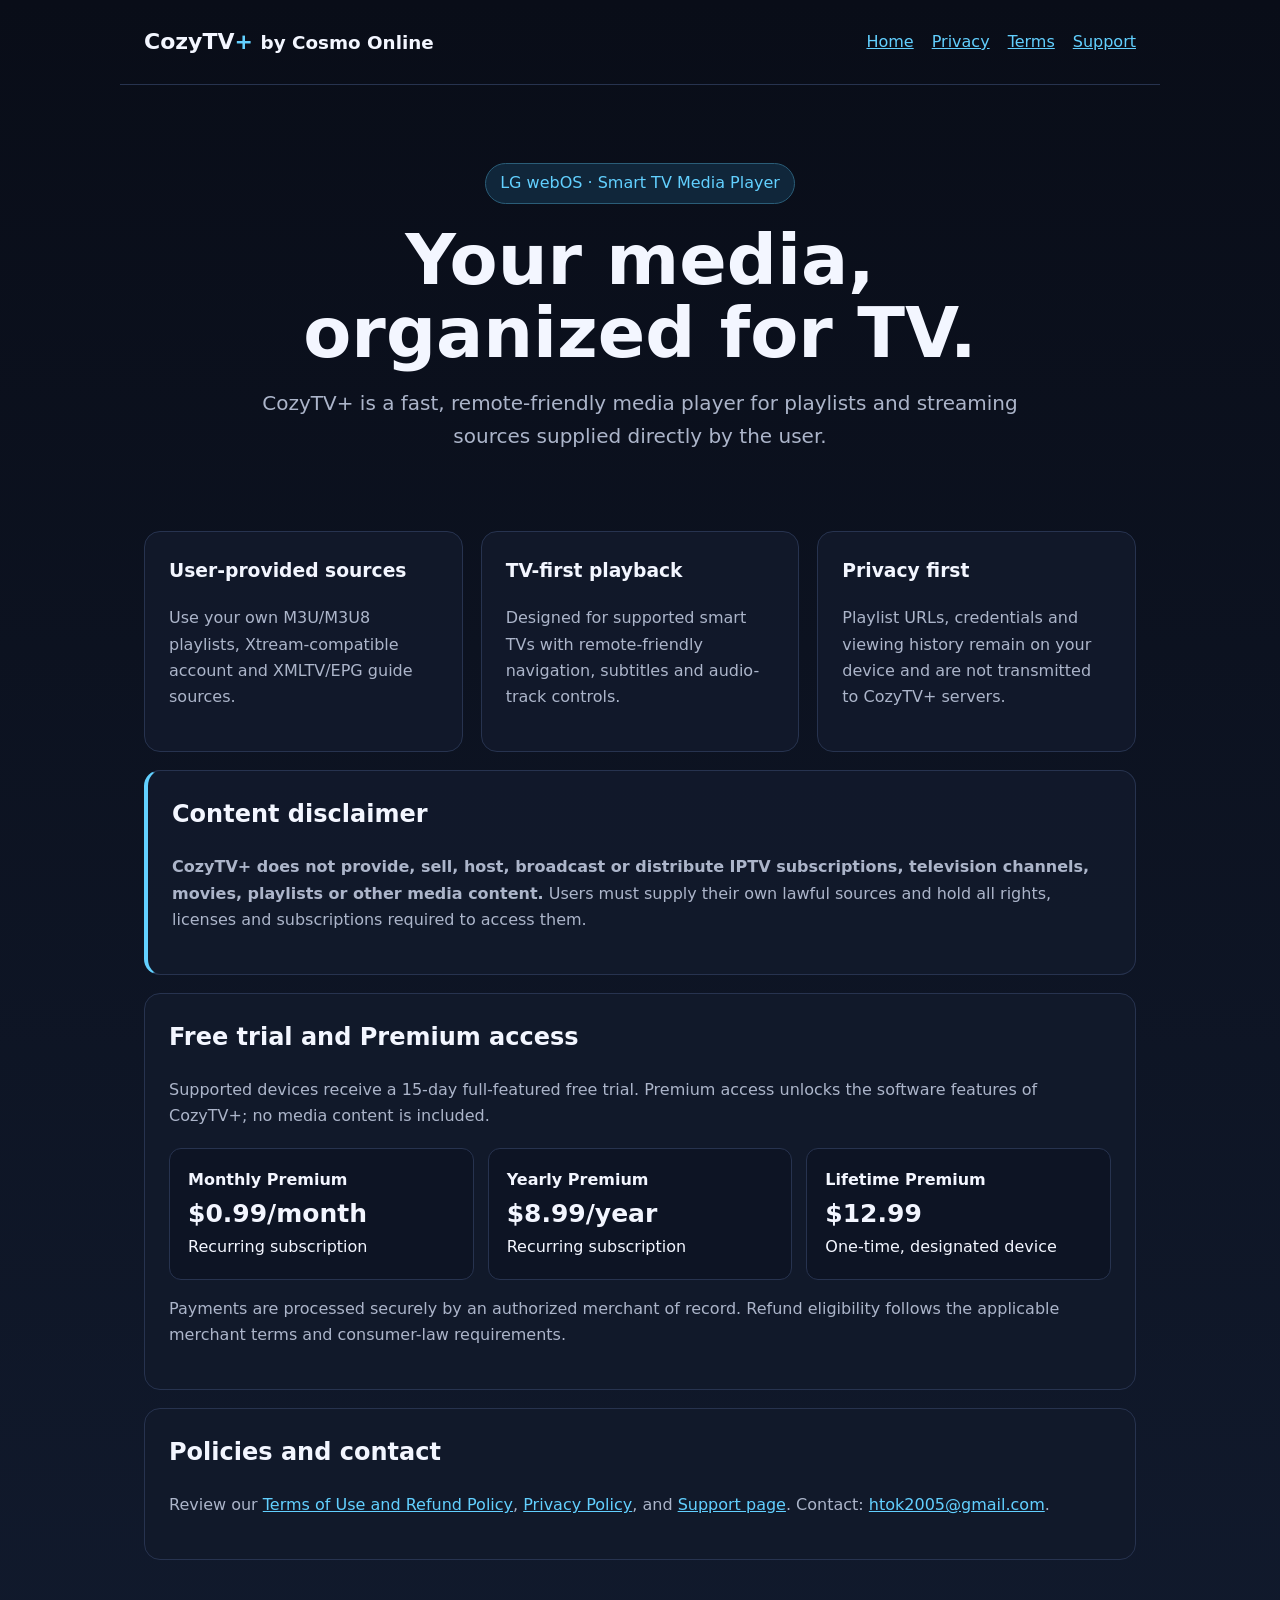
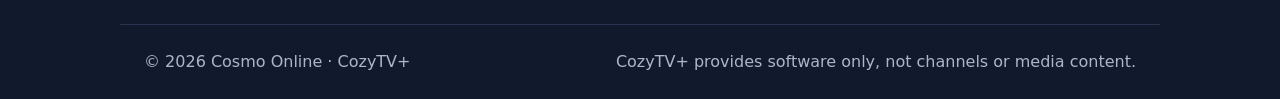
==== index.html @ bb2f3d96 "Add initial index.html for CozyTV media player Initial HTML structure for CozyTV media player with s" ====
<!doctype html>
<html lang="en">
<head>
<meta charset="utf-8">
<meta name="viewport" content="width=device-width,initial-scale=1">
<title>CozyTV+ — Smart TV Media Player</title>
<meta name="description" content="CozyTV+ is a privacy-first media player for user-provided lawful streaming sources on supported smart TVs.">
<style>
:root{--bg:#090d18;--panel:#121a2b;--line:#27334f;--text:#f3f6ff;--muted:#acb5ca;--accent:#62d0ff;--max:1040px}*{box-sizing:border-box}body{margin:0;background:linear-gradient(180deg,#090d18,#111a2d);color:var(--text);font:16px/1.65 system-ui,-apple-system,Segoe UI,sans-serif}a{color:var(--accent)}header,main,footer{max-width:var(--max);margin:auto;padding:24px}.nav{display:flex;justify-content:space-between;align-items:center;border-bottom:1px solid var(--line)}.brand{font-size:22px;font-weight:800}.brand span{color:var(--accent)}nav{display:flex;gap:18px;flex-wrap:wrap}.hero{padding:78px 24px 54px;text-align:center}.pill{display:inline-block;padding:6px 14px;border:1px solid #2a5d78;border-radius:999px;color:var(--accent);background:#10263a}.hero h1{font-size:clamp(42px,7vw,70px);line-height:1.05;margin:20px 0 16px}.hero p{max-width:760px;margin:auto;color:var(--muted);font-size:20px}.grid{display:grid;grid-template-columns:repeat(3,1fr);gap:18px}.card{background:rgba(18,26,43,.92);border:1px solid var(--line);border-radius:16px;padding:24px}.card h2,.card h3{margin-top:0}.card p{color:var(--muted)}.wide{grid-column:1/-1}.plans{display:grid;grid-template-columns:repeat(3,1fr);gap:14px;margin-top:18px}.plan{border:1px solid var(--line);border-radius:12px;padding:18px;background:#0d1424}.price{font-size:25px;font-weight:800}.notice{border-left:4px solid var(--accent)}footer{margin-top:40px;border-top:1px solid var(--line);color:var(--muted);display:flex;justify-content:space-between;gap:20px;flex-wrap:wrap}@media(max-width:760px){.nav{align-items:flex-start;flex-direction:column}.grid,.plans{grid-template-columns:1fr}.hero{padding-top:48px}}
</style>
</head>
<body>
<header class="nav">
<div class="brand">CozyTV<span>+</span> <small>by Cosmo Online</small></div>
<nav><a href="/">Home</a><a href="/cozytv-legal/privacy.html">Privacy</a><a href="/cozytv-legal/terms.html">Terms</a><a href="/cozytv-legal/support.html">Support</a></nav>
</header>
<section class="hero">
<div class="pill">LG webOS · Smart TV Media Player</div>
<h1>Your media,<br>organized for TV.</h1>
<p>CozyTV+ is a fast, remote-friendly media player for playlists and streaming sources supplied directly by the user.</p>
</section>
<main>
<section class="grid">
<article class="card"><h3>User-provided sources</h3><p>Use your own M3U/M3U8 playlists, Xtream-compatible account and XMLTV/EPG guide sources.</p></article>
<article class="card"><h3>TV-first playback</h3><p>Designed for supported smart TVs with remote-friendly navigation, subtitles and audio-track controls.</p></article>
<article class="card"><h3>Privacy first</h3><p>Playlist URLs, credentials and viewing history remain on your device and are not transmitted to CozyTV+ servers.</p></article>
<article class="card wide notice"><h2>Content disclaimer</h2><p><strong>CozyTV+ does not provide, sell, host, broadcast or distribute IPTV subscriptions, television channels, movies, playlists or other media content.</strong> Users must supply their own lawful sources and hold all rights, licenses and subscriptions required to access them.</p></article>
<article class="card wide"><h2>Free trial and Premium access</h2><p>Supported devices receive a 15-day full-featured free trial. Premium access unlocks the software features of CozyTV+; no media content is included.</p>
<div class="plans"><div class="plan"><strong>Monthly Premium</strong><div class="price">$0.99/month</div><span>Recurring subscription</span></div><div class="plan"><strong>Yearly Premium</strong><div class="price">$8.99/year</div><span>Recurring subscription</span></div><div class="plan"><strong>Lifetime Premium</strong><div class="price">$12.99</div><span>One-time, designated device</span></div></div>
<p>Payments are processed securely by an authorized merchant of record. Refund eligibility follows the applicable merchant terms and consumer-law requirements.</p></article>
<article class="card wide"><h2>Policies and contact</h2><p>Review our <a href="/cozytv-legal/terms.html">Terms of Use and Refund Policy</a>, <a href="/cozytv-legal/privacy.html">Privacy Policy</a>, and <a href="/cozytv-legal/support.html">Support page</a>. Contact: <a href="mailto:htok2005@gmail.com">htok2005@gmail.com</a>.</p></article>
</section>
</main>
<footer><div>© 2026 Cosmo Online · CozyTV+</div><div>CozyTV+ provides software only, not channels or media content.</div></footer>
</body>
</html>
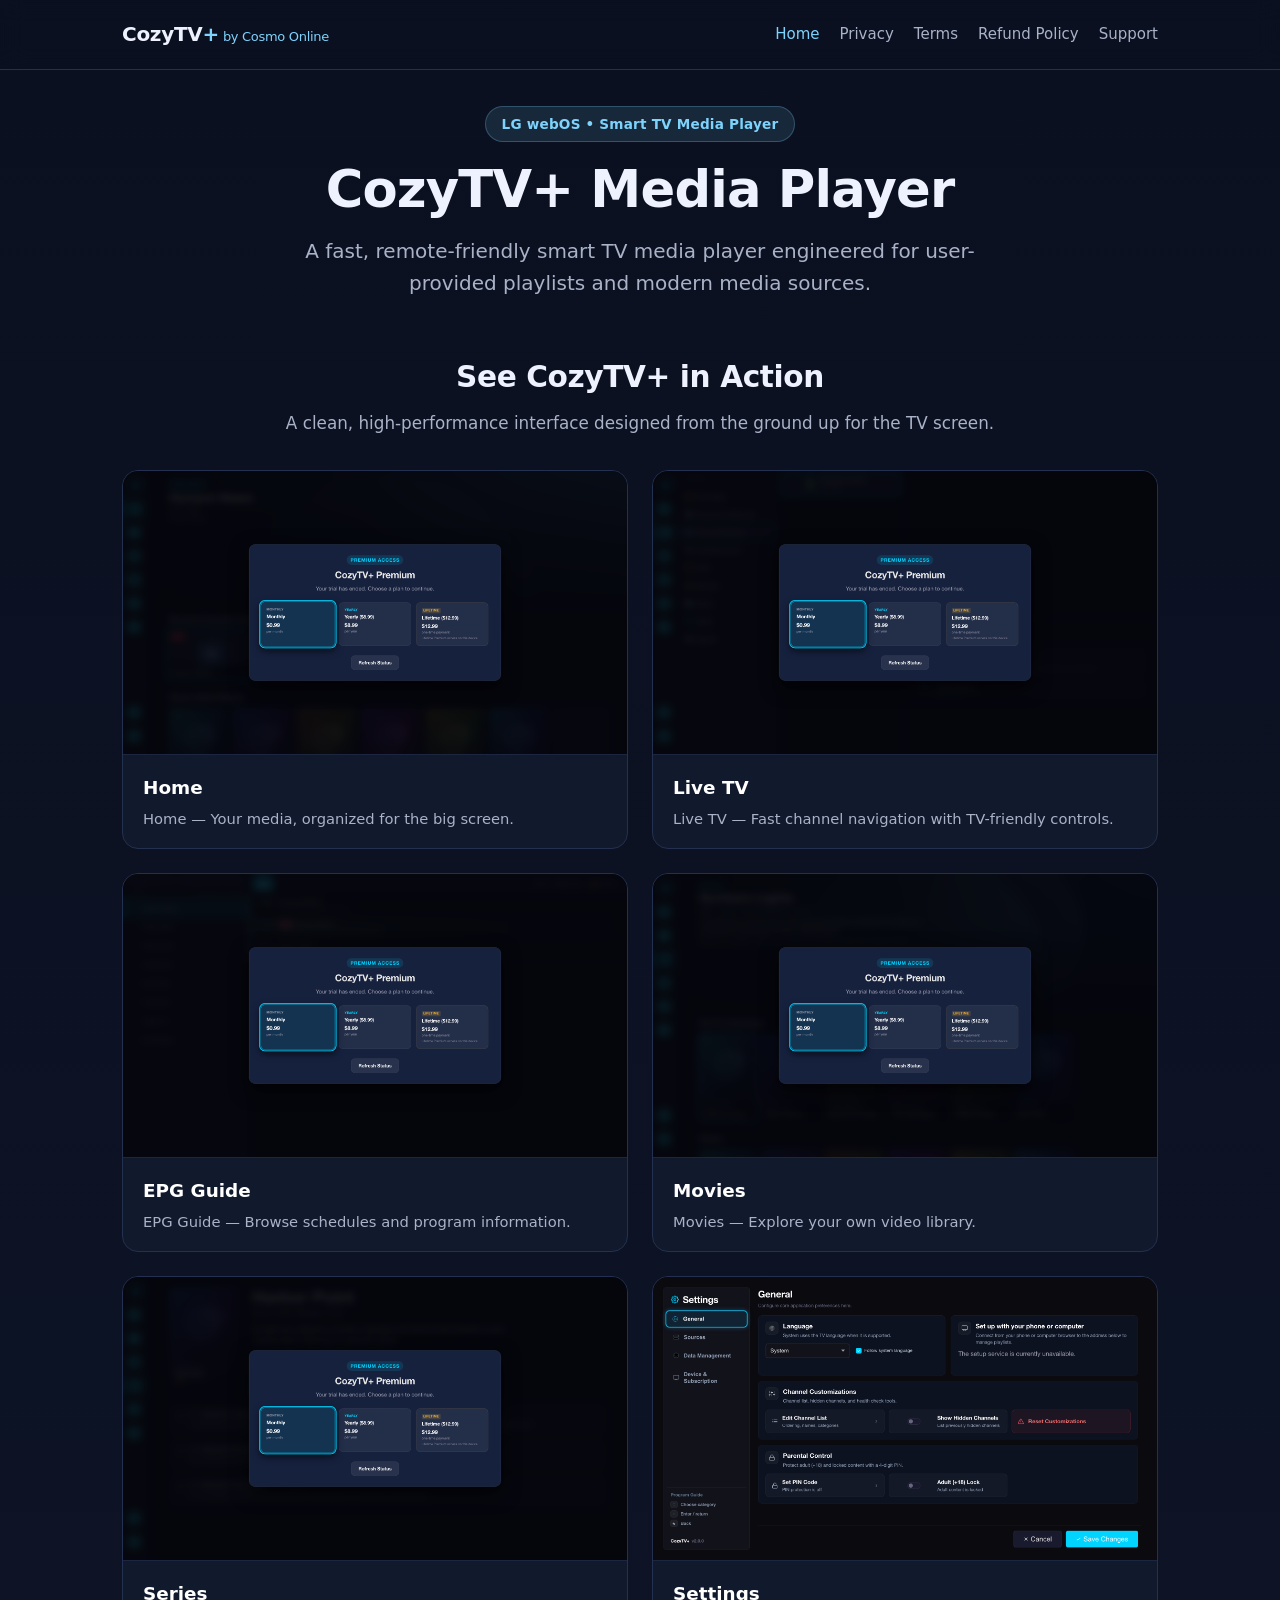
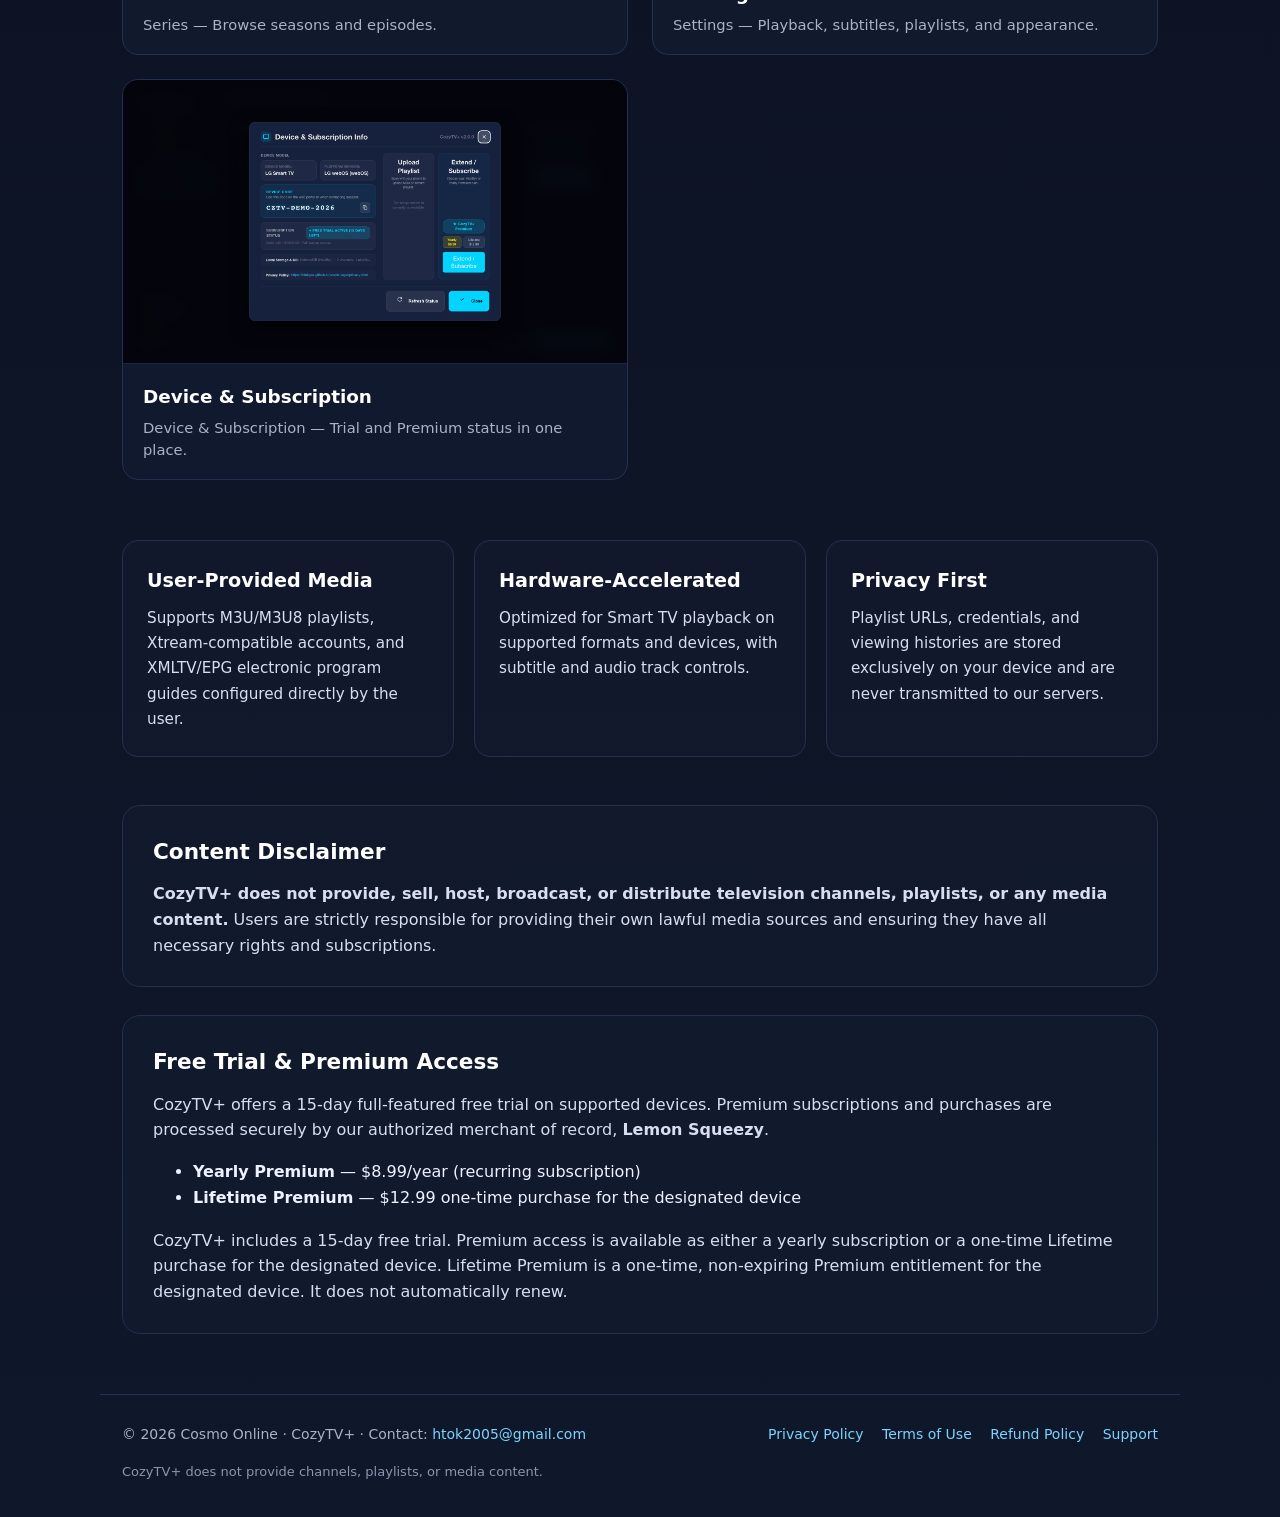
==== commit e93f1451: "Consolidate CozyTV+ website and legal pages" ====
--- a/index.html
+++ b/index.html
@@ -1,36 +1,602 @@
 <!doctype html>
 <html lang="en">
 <head>
-<meta charset="utf-8">
-<meta name="viewport" content="width=device-width,initial-scale=1">
-<title>CozyTV+ — Smart TV Media Player</title>
-<meta name="description" content="CozyTV+ is a privacy-first media player for user-provided lawful streaming sources on supported smart TVs.">
-<style>
-:root{--bg:#090d18;--panel:#121a2b;--line:#27334f;--text:#f3f6ff;--muted:#acb5ca;--accent:#62d0ff;--max:1040px}*{box-sizing:border-box}body{margin:0;background:linear-gradient(180deg,#090d18,#111a2d);color:var(--text);font:16px/1.65 system-ui,-apple-system,Segoe UI,sans-serif}a{color:var(--accent)}header,main,footer{max-width:var(--max);margin:auto;padding:24px}.nav{display:flex;justify-content:space-between;align-items:center;border-bottom:1px solid var(--line)}.brand{font-size:22px;font-weight:800}.brand span{color:var(--accent)}nav{display:flex;gap:18px;flex-wrap:wrap}.hero{padding:78px 24px 54px;text-align:center}.pill{display:inline-block;padding:6px 14px;border:1px solid #2a5d78;border-radius:999px;color:var(--accent);background:#10263a}.hero h1{font-size:clamp(42px,7vw,70px);line-height:1.05;margin:20px 0 16px}.hero p{max-width:760px;margin:auto;color:var(--muted);font-size:20px}.grid{display:grid;grid-template-columns:repeat(3,1fr);gap:18px}.card{background:rgba(18,26,43,.92);border:1px solid var(--line);border-radius:16px;padding:24px}.card h2,.card h3{margin-top:0}.card p{color:var(--muted)}.wide{grid-column:1/-1}.plans{display:grid;grid-template-columns:repeat(3,1fr);gap:14px;margin-top:18px}.plan{border:1px solid var(--line);border-radius:12px;padding:18px;background:#0d1424}.price{font-size:25px;font-weight:800}.notice{border-left:4px solid var(--accent)}footer{margin-top:40px;border-top:1px solid var(--line);color:var(--muted);display:flex;justify-content:space-between;gap:20px;flex-wrap:wrap}@media(max-width:760px){.nav{align-items:flex-start;flex-direction:column}.grid,.plans{grid-template-columns:1fr}.hero{padding-top:48px}}
-</style>
+  <meta charset="utf-8">
+  <meta name="viewport" content="width=device-width, initial-scale=1">
+  <title>CozyTV+ Media Player for Smart TVs</title>
+  <meta name="description" content="CozyTV+ is a high-performance smart media player for user-provided playlists on Smart TVs and connected devices.">
+  <style>
+    :root {
+      --bg: #0b1020;
+      --card: #121a2f;
+      --card-hover: #18233f;
+      --text: #eef2ff;
+      --muted: #a9b2c7;
+      --accent: #7dd3fc;
+      --accent-bright: #38bdf8;
+      --line: #24304f;
+      --max: 1080px;
+    }
+    * { box-sizing: border-box; }
+    body {
+      margin: 0;
+      font-family: Inter, ui-sans-serif, system-ui, -apple-system, BlinkMacSystemFont, "Segoe UI", Roboto, sans-serif;
+      background: linear-gradient(180deg, #0b1020 0%, #0f172a 100%);
+      color: var(--text);
+      line-height: 1.65;
+      min-height: 100vh;
+    }
+    a { color: var(--accent); text-decoration: none; transition: color 0.15s ease; }
+    a:hover { color: var(--accent-bright); text-decoration: underline; }
+    header {
+      border-bottom: 1px solid var(--line);
+      background: rgba(11, 16, 32, 0.94);
+      position: sticky;
+      top: 0;
+      z-index: 50;
+      backdrop-filter: blur(12px);
+      -webkit-backdrop-filter: blur(12px);
+    }
+    .nav {
+      max-width: var(--max);
+      margin: auto;
+      padding: 18px 22px;
+      display: flex;
+      justify-content: space-between;
+      align-items: center;
+      gap: 20px;
+    }
+    .brand { font-weight: 800; font-size: 20px; letter-spacing: -0.3px; }
+    .brand span { color: var(--accent); }
+    .brand-sub { font-size: 13px; color: var(--muted); font-weight: 400; margin-left: 4px; }
+    nav { display: flex; gap: 20px; }
+    nav a { color: var(--muted); font-weight: 500; font-size: 15px; }
+    nav a:hover { color: #fff; text-decoration: none; }
+    nav a.active { color: var(--accent); }
+
+    main { max-width: var(--max); margin: 36px auto 60px; padding: 0 22px; }
+
+    .hero { text-align: center; margin-bottom: 48px; }
+    .badge {
+      display: inline-block;
+      background: rgba(125, 211, 252, 0.12);
+      color: var(--accent);
+      border: 1px solid rgba(125, 211, 252, 0.25);
+      padding: 6px 16px;
+      border-radius: 999px;
+      font-size: 0.85rem;
+      font-weight: 600;
+      margin-bottom: 18px;
+      letter-spacing: 0.2px;
+    }
+    h1 {
+      font-size: clamp(2.2rem, 5vw, 3.2rem);
+      line-height: 1.15;
+      margin: 0 0 16px;
+      font-weight: 800;
+      letter-spacing: -0.8px;
+    }
+    p.subtitle {
+      font-size: clamp(1.05rem, 2.5vw, 1.25rem);
+      color: var(--muted);
+      max-width: 720px;
+      margin: 0 auto;
+      line-height: 1.6;
+    }
+
+    /* Action Gallery */
+    .gallery-section {
+      margin: 54px 0 60px;
+    }
+    .section-title {
+      font-size: 1.85rem;
+      font-weight: 700;
+      margin: 0 0 8px;
+      text-align: center;
+      letter-spacing: -0.4px;
+    }
+    .section-subtitle {
+      color: var(--muted);
+      text-align: center;
+      margin: 0 0 32px;
+      font-size: 1.05rem;
+    }
+    .gallery-grid {
+      display: grid;
+      grid-template-columns: repeat(2, 1fr);
+      gap: 24px;
+    }
+    .gallery-card {
+      background: rgba(18, 26, 47, 0.85);
+      border: 1px solid var(--line);
+      border-radius: 16px;
+      overflow: hidden;
+      display: flex;
+      flex-direction: column;
+      transition: transform 0.2s ease, border-color 0.2s ease, box-shadow 0.2s ease;
+      cursor: pointer;
+    }
+    .gallery-card:hover {
+      transform: translateY(-4px);
+      border-color: rgba(125, 211, 252, 0.45);
+      box-shadow: 0 16px 36px -12px rgba(0, 0, 0, 0.6);
+    }
+    .gallery-thumb-wrap {
+      position: relative;
+      width: 100%;
+      aspect-ratio: 16 / 9;
+      background: #070a14;
+      overflow: hidden;
+    }
+    .gallery-thumb-wrap img {
+      width: 100%;
+      height: 100%;
+      object-fit: cover;
+      display: block;
+      transition: transform 0.3s ease;
+    }
+    .gallery-card:hover .gallery-thumb-wrap img {
+      transform: scale(1.02);
+    }
+    .zoom-hint {
+      position: absolute;
+      top: 12px;
+      right: 12px;
+      background: rgba(11, 16, 32, 0.82);
+      border: 1px solid rgba(255, 255, 255, 0.15);
+      color: #eef2ff;
+      border-radius: 8px;
+      padding: 4px 10px;
+      font-size: 11px;
+      font-weight: 600;
+      opacity: 0;
+      transition: opacity 0.2s ease;
+      pointer-events: none;
+      backdrop-filter: blur(6px);
+    }
+    .gallery-card:hover .zoom-hint {
+      opacity: 1;
+    }
+    .gallery-info {
+      padding: 18px 20px;
+      display: flex;
+      flex-direction: column;
+      gap: 4px;
+      flex-grow: 1;
+      border-top: 1px solid rgba(36, 48, 79, 0.6);
+    }
+    .gallery-info h3 {
+      margin: 0;
+      font-size: 1.15rem;
+      font-weight: 700;
+      color: #fff;
+    }
+    .gallery-info p {
+      margin: 0;
+      font-size: 0.92rem;
+      color: var(--muted);
+      line-height: 1.5;
+    }
+
+    /* Feature Grid */
+    .features {
+      display: grid;
+      grid-template-columns: repeat(auto-fit, minmax(280px, 1fr));
+      gap: 20px;
+      margin-bottom: 48px;
+    }
+    .feature-item {
+      background: rgba(18, 26, 47, 0.74);
+      border: 1px solid var(--line);
+      padding: 24px;
+      border-radius: 16px;
+    }
+    .feature-item h3 {
+      font-size: 1.2rem;
+      margin-top: 0;
+      margin-bottom: 10px;
+      color: #fff;
+    }
+    .feature-item p {
+      font-size: 0.95rem;
+      color: #d8def0;
+      margin: 0;
+    }
+
+    /* Info Cards */
+    .info-card {
+      background: rgba(18, 26, 47, 0.74);
+      border: 1px solid var(--line);
+      border-radius: 18px;
+      padding: 28px 30px;
+      margin-bottom: 28px;
+    }
+    .info-card h2 {
+      font-size: 1.35rem;
+      margin-top: 0;
+      margin-bottom: 12px;
+      color: #fff;
+    }
+    .info-card p {
+      color: #d8def0;
+      margin: 0;
+      line-height: 1.6;
+    }
+    .info-card p + p {
+      margin-top: 10px;
+    }
+
+    /* Lightbox Modal */
+    .lightbox {
+      position: fixed;
+      inset: 0;
+      background: rgba(6, 9, 18, 0.92);
+      backdrop-filter: blur(16px);
+      -webkit-backdrop-filter: blur(16px);
+      z-index: 1000;
+      display: flex;
+      flex-direction: column;
+      justify-content: center;
+      align-items: center;
+      padding: 20px;
+      opacity: 0;
+      pointer-events: none;
+      transition: opacity 0.2s ease;
+    }
+    .lightbox.active {
+      opacity: 1;
+      pointer-events: auto;
+    }
+    .lightbox-content {
+      position: relative;
+      max-width: 1400px;
+      width: 100%;
+      max-height: 90vh;
+      display: flex;
+      flex-direction: column;
+      align-items: center;
+    }
+    .lightbox-img-wrap {
+      position: relative;
+      max-width: 100%;
+      max-height: 80vh;
+      border-radius: 12px;
+      overflow: hidden;
+      border: 1px solid rgba(255, 255, 255, 0.15);
+      box-shadow: 0 25px 60px -10px rgba(0, 0, 0, 0.8);
+      background: #000;
+    }
+    .lightbox-img {
+      max-width: 100%;
+      max-height: 80vh;
+      display: block;
+      object-fit: contain;
+    }
+    .lightbox-caption {
+      margin-top: 14px;
+      text-align: center;
+      max-width: 800px;
+    }
+    .lightbox-caption h4 {
+      margin: 0 0 4px;
+      font-size: 1.15rem;
+      color: #fff;
+    }
+    .lightbox-caption p {
+      margin: 0;
+      font-size: 0.95rem;
+      color: var(--muted);
+    }
+    .lightbox-close {
+      position: absolute;
+      top: -46px;
+      right: 0;
+      background: rgba(255, 255, 255, 0.12);
+      border: 1px solid rgba(255, 255, 255, 0.2);
+      color: #fff;
+      font-size: 18px;
+      width: 36px;
+      height: 36px;
+      border-radius: 50%;
+      display: flex;
+      align-items: center;
+      justify-content: center;
+      cursor: pointer;
+      transition: background 0.15s ease;
+    }
+    .lightbox-close:hover {
+      background: rgba(255, 255, 255, 0.25);
+    }
+
+    footer {
+      max-width: var(--max);
+      margin: auto;
+      padding: 0 22px 36px;
+      color: var(--muted);
+      font-size: 14px;
+      border-top: 1px solid var(--line);
+      padding-top: 28px;
+    }
+    .footer-content {
+      display: flex;
+      justify-content: space-between;
+      flex-wrap: wrap;
+      gap: 16px;
+      align-items: center;
+    }
+    .footer-disclaimer {
+      margin-top: 16px;
+      font-size: 13px;
+      color: #8b95ad;
+      line-height: 1.5;
+    }
+
+    /* Responsive Breakpoints */
+    @media (max-width: 900px) {
+      .gallery-grid {
+        grid-template-columns: 1fr;
+        gap: 20px;
+      }
+      .lightbox-close {
+        top: 10px;
+        right: 10px;
+        background: rgba(0, 0, 0, 0.7);
+      }
+    }
+    @media (max-width: 760px) {
+      .nav {
+        align-items: flex-start;
+        flex-direction: column;
+        gap: 12px;
+      }
+      nav {
+        width: 100%;
+        justify-content: flex-start;
+        gap: 16px;
+      }
+      .features {
+        grid-template-columns: 1fr;
+      }
+      .info-card {
+        padding: 22px;
+      }
+    }
+    @media (max-width: 480px) {
+      .gallery-info {
+        padding: 14px 16px;
+      }
+      .gallery-info h3 {
+        font-size: 1.05rem;
+      }
+      .gallery-info p {
+        font-size: 0.88rem;
+      }
+    }
+  </style>
 </head>
 <body>
-<header class="nav">
-<div class="brand">CozyTV<span>+</span> <small>by Cosmo Online</small></div>
-<nav><a href="/">Home</a><a href="/cozytv-legal/privacy.html">Privacy</a><a href="/cozytv-legal/terms.html">Terms</a><a href="/cozytv-legal/support.html">Support</a></nav>
+<header>
+  <div class="nav">
+    <div class="brand">CozyTV<span>+</span><span class="brand-sub">by Cosmo Online</span></div>
+    <nav>
+      <a href="index.html" class="active">Home</a>
+      <a href="privacy.html">Privacy</a>
+      <a href="terms.html">Terms</a>
+      <a href="refund.html">Refund Policy</a>
+      <a href="support.html">Support</a>
+    </nav>
+  </div>
 </header>
-<section class="hero">
-<div class="pill">LG webOS · Smart TV Media Player</div>
-<h1>Your media,<br>organized for TV.</h1>
-<p>CozyTV+ is a fast, remote-friendly media player for playlists and streaming sources supplied directly by the user.</p>
-</section>
+
 <main>
-<section class="grid">
-<article class="card"><h3>User-provided sources</h3><p>Use your own M3U/M3U8 playlists, Xtream-compatible account and XMLTV/EPG guide sources.</p></article>
-<article class="card"><h3>TV-first playback</h3><p>Designed for supported smart TVs with remote-friendly navigation, subtitles and audio-track controls.</p></article>
-<article class="card"><h3>Privacy first</h3><p>Playlist URLs, credentials and viewing history remain on your device and are not transmitted to CozyTV+ servers.</p></article>
-<article class="card wide notice"><h2>Content disclaimer</h2><p><strong>CozyTV+ does not provide, sell, host, broadcast or distribute IPTV subscriptions, television channels, movies, playlists or other media content.</strong> Users must supply their own lawful sources and hold all rights, licenses and subscriptions required to access them.</p></article>
-<article class="card wide"><h2>Free trial and Premium access</h2><p>Supported devices receive a 15-day full-featured free trial. Premium access unlocks the software features of CozyTV+; no media content is included.</p>
-<div class="plans"><div class="plan"><strong>Monthly Premium</strong><div class="price">$0.99/month</div><span>Recurring subscription</span></div><div class="plan"><strong>Yearly Premium</strong><div class="price">$8.99/year</div><span>Recurring subscription</span></div><div class="plan"><strong>Lifetime Premium</strong><div class="price">$12.99</div><span>One-time, designated device</span></div></div>
-<p>Payments are processed securely by an authorized merchant of record. Refund eligibility follows the applicable merchant terms and consumer-law requirements.</p></article>
-<article class="card wide"><h2>Policies and contact</h2><p>Review our <a href="/cozytv-legal/terms.html">Terms of Use and Refund Policy</a>, <a href="/cozytv-legal/privacy.html">Privacy Policy</a>, and <a href="/cozytv-legal/support.html">Support page</a>. Contact: <a href="mailto:htok2005@gmail.com">htok2005@gmail.com</a>.</p></article>
-</section>
+  <div class="hero">
+    <div class="badge">LG webOS • Smart TV Media Player</div>
+    <h1>CozyTV+ Media Player</h1>
+    <p class="subtitle">A fast, remote-friendly smart TV media player engineered for user-provided playlists and modern media sources.</p>
+  </div>
+
+  <section class="gallery-section">
+    <h2 class="section-title">See CozyTV+ in Action</h2>
+    <p class="section-subtitle">A clean, high-performance interface designed from the ground up for the TV screen.</p>
+
+    <div class="gallery-grid">
+      <!-- S1 Home -->
+      <div class="gallery-card" data-img="assets/screenshots/S1_HOME.png" data-title="Home" data-caption="Home — Your media, organized for the big screen.">
+        <div class="gallery-thumb-wrap">
+          <img src="assets/screenshots/S1_HOME.png" alt="Home — Your media, organized for the big screen." loading="lazy">
+          <span class="zoom-hint">Click to enlarge</span>
+        </div>
+        <div class="gallery-info">
+          <h3>Home</h3>
+          <p>Home — Your media, organized for the big screen.</p>
+        </div>
+      </div>
+
+      <!-- S2 Live TV -->
+      <div class="gallery-card" data-img="assets/screenshots/S2_LIVE_TV.png" data-title="Live TV" data-caption="Live TV — Fast channel navigation with TV-friendly controls.">
+        <div class="gallery-thumb-wrap">
+          <img src="assets/screenshots/S2_LIVE_TV.png" alt="Live TV — Fast channel navigation with TV-friendly controls." loading="lazy">
+          <span class="zoom-hint">Click to enlarge</span>
+        </div>
+        <div class="gallery-info">
+          <h3>Live TV</h3>
+          <p>Live TV — Fast channel navigation with TV-friendly controls.</p>
+        </div>
+      </div>
+
+      <!-- S3 EPG -->
+      <div class="gallery-card" data-img="assets/screenshots/S3_EPG.png" data-title="EPG Guide" data-caption="EPG Guide — Browse schedules and program information.">
+        <div class="gallery-thumb-wrap">
+          <img src="assets/screenshots/S3_EPG.png" alt="EPG Guide — Browse schedules and program information." loading="lazy">
+          <span class="zoom-hint">Click to enlarge</span>
+        </div>
+        <div class="gallery-info">
+          <h3>EPG Guide</h3>
+          <p>EPG Guide — Browse schedules and program information.</p>
+        </div>
+      </div>
+
+      <!-- S4 Movies -->
+      <div class="gallery-card" data-img="assets/screenshots/S4_MOVIES.png" data-title="Movies" data-caption="Movies — Explore your own video library.">
+        <div class="gallery-thumb-wrap">
+          <img src="assets/screenshots/S4_MOVIES.png" alt="Movies — Explore your own video library." loading="lazy">
+          <span class="zoom-hint">Click to enlarge</span>
+        </div>
+        <div class="gallery-info">
+          <h3>Movies</h3>
+          <p>Movies — Explore your own video library.</p>
+        </div>
+      </div>
+
+      <!-- S5 Series -->
+      <div class="gallery-card" data-img="assets/screenshots/S5_SERIES.png" data-title="Series" data-caption="Series — Browse seasons and episodes.">
+        <div class="gallery-thumb-wrap">
+          <img src="assets/screenshots/S5_SERIES.png" alt="Series — Browse seasons and episodes." loading="lazy">
+          <span class="zoom-hint">Click to enlarge</span>
+        </div>
+        <div class="gallery-info">
+          <h3>Series</h3>
+          <p>Series — Browse seasons and episodes.</p>
+        </div>
+      </div>
+
+      <!-- S6 Settings -->
+      <div class="gallery-card" data-img="assets/screenshots/S6_SETTINGS.png" data-title="Settings" data-caption="Settings — Playback, subtitles, playlists, and appearance.">
+        <div class="gallery-thumb-wrap">
+          <img src="assets/screenshots/S6_SETTINGS.png" alt="Settings — Playback, subtitles, playlists, and appearance." loading="lazy">
+          <span class="zoom-hint">Click to enlarge</span>
+        </div>
+        <div class="gallery-info">
+          <h3>Settings</h3>
+          <p>Settings — Playback, subtitles, playlists, and appearance.</p>
+        </div>
+      </div>
+
+      <!-- S7 Device & Subscription -->
+      <div class="gallery-card" data-img="assets/screenshots/S7_DEVICE_SUBSCRIPTION.png" data-title="Device & Subscription" data-caption="Device & Subscription — Trial and Premium status in one place.">
+        <div class="gallery-thumb-wrap">
+          <img src="assets/screenshots/S7_DEVICE_SUBSCRIPTION.png" alt="Device & Subscription — Trial and Premium status in one place." loading="lazy">
+          <span class="zoom-hint">Click to enlarge</span>
+        </div>
+        <div class="gallery-info">
+          <h3>Device & Subscription</h3>
+          <p>Device & Subscription — Trial and Premium status in one place.</p>
+        </div>
+      </div>
+
+      
+    </div>
+  </section>
+
+  <div class="features">
+    <div class="feature-item">
+      <h3>User-Provided Media</h3>
+      <p>Supports M3U/M3U8 playlists, Xtream-compatible accounts, and XMLTV/EPG electronic program guides configured directly by the user.</p>
+    </div>
+    <div class="feature-item">
+      <h3>Hardware-Accelerated</h3>
+      <p>Optimized for Smart TV playback on supported formats and devices, with subtitle and audio track controls.</p>
+    </div>
+    <div class="feature-item">
+      <h3>Privacy First</h3>
+      <p>Playlist URLs, credentials, and viewing histories are stored exclusively on your device and are never transmitted to our servers.</p>
+    </div>
+  </div>
+
+  <div class="info-card">
+    <h2>Content Disclaimer</h2>
+    <p><strong>CozyTV+ does not provide, sell, host, broadcast, or distribute television channels, playlists, or any media content.</strong> Users are strictly responsible for providing their own lawful media sources and ensuring they have all necessary rights and subscriptions.</p>
+  </div>
+
+  <div class="info-card">
+    <h2>Free Trial & Premium Access</h2>
+    <p>CozyTV+ offers a 15-day full-featured free trial on supported devices. Premium subscriptions and purchases are processed securely by our authorized merchant of record, <strong>Lemon Squeezy</strong>.</p>
+    <ul>
+      <li><strong>Yearly Premium</strong> &mdash; $8.99/year (recurring subscription)</li>
+      <li><strong>Lifetime Premium</strong> &mdash; $12.99 one-time purchase for the designated device</li>
+    </ul>
+    <p>CozyTV+ includes a 15-day free trial. Premium access is available as either a yearly subscription or a one-time Lifetime purchase for the designated device. Lifetime Premium is a one-time, non-expiring Premium entitlement for the designated device. It does not automatically renew.</p>
+  </div>
 </main>
-<footer><div>© 2026 Cosmo Online · CozyTV+</div><div>CozyTV+ provides software only, not channels or media content.</div></footer>
+
+<!-- Lightbox Modal Container -->
+<div class="lightbox" id="lightboxModal" aria-hidden="true" role="dialog" aria-label="Screenshot preview">
+  <div class="lightbox-content">
+    <button class="lightbox-close" id="lightboxClose" aria-label="Close preview">&times;</button>
+    <div class="lightbox-img-wrap">
+      <img class="lightbox-img" id="lightboxImg" src="" alt="">
+    </div>
+    <div class="lightbox-caption">
+      <h4 id="lightboxTitle"></h4>
+      <p id="lightboxText"></p>
+    </div>
+  </div>
+</div>
+
+<footer>
+  <div class="footer-content">
+    <div>© 2026 Cosmo Online · CozyTV+ · Contact: <a href="mailto:htok2005@gmail.com">htok2005@gmail.com</a></div>
+    <div>
+      <a href="privacy.html" style="margin-right: 14px;">Privacy Policy</a>
+      <a href="terms.html" style="margin-right: 14px;">Terms of Use</a>
+      <a href="refund.html" style="margin-right: 14px;">Refund Policy</a>
+      <a href="support.html">Support</a>
+    </div>
+  </div>
+  <div class="footer-disclaimer">
+    CozyTV+ does not provide channels, playlists, or media content.
+  </div>
+</footer>
+
+<script>
+  (function() {
+    const lightbox = document.getElementById('lightboxModal');
+    const lightboxImg = document.getElementById('lightboxImg');
+    const lightboxTitle = document.getElementById('lightboxTitle');
+    const lightboxText = document.getElementById('lightboxText');
+    const lightboxClose = document.getElementById('lightboxClose');
+    const cards = document.querySelectorAll('.gallery-card');
+
+    function openLightbox(imgSrc, title, caption) {
+      lightboxImg.src = imgSrc;
+      lightboxImg.alt = caption;
+      lightboxTitle.textContent = title;
+      lightboxText.textContent = caption;
+      lightbox.classList.add('active');
+      lightbox.setAttribute('aria-hidden', 'false');
+      document.body.style.overflow = 'hidden';
+    }
+
+    function closeLightbox() {
+      lightbox.classList.remove('active');
+      lightbox.setAttribute('aria-hidden', 'true');
+      lightboxImg.src = '';
+      document.body.style.overflow = '';
+    }
+
+    cards.forEach(card => {
+      card.addEventListener('click', () => {
+        const src = card.getAttribute('data-img');
+        const title = card.getAttribute('data-title');
+        const caption = card.getAttribute('data-caption');
+        openLightbox(src, title, caption);
+      });
+    });
+
+    lightboxClose.addEventListener('click', closeLightbox);
+
+    lightbox.addEventListener('click', (e) => {
+      if (e.target === lightbox || e.target.classList.contains('lightbox-content')) {
+        closeLightbox();
+      }
+    });
+
+    document.addEventListener('keydown', (e) => {
+      if (e.key === 'Escape' && lightbox.classList.contains('active')) {
+        closeLightbox();
+      }
+    });
+  })();
+</script>
 </body>
 </html>
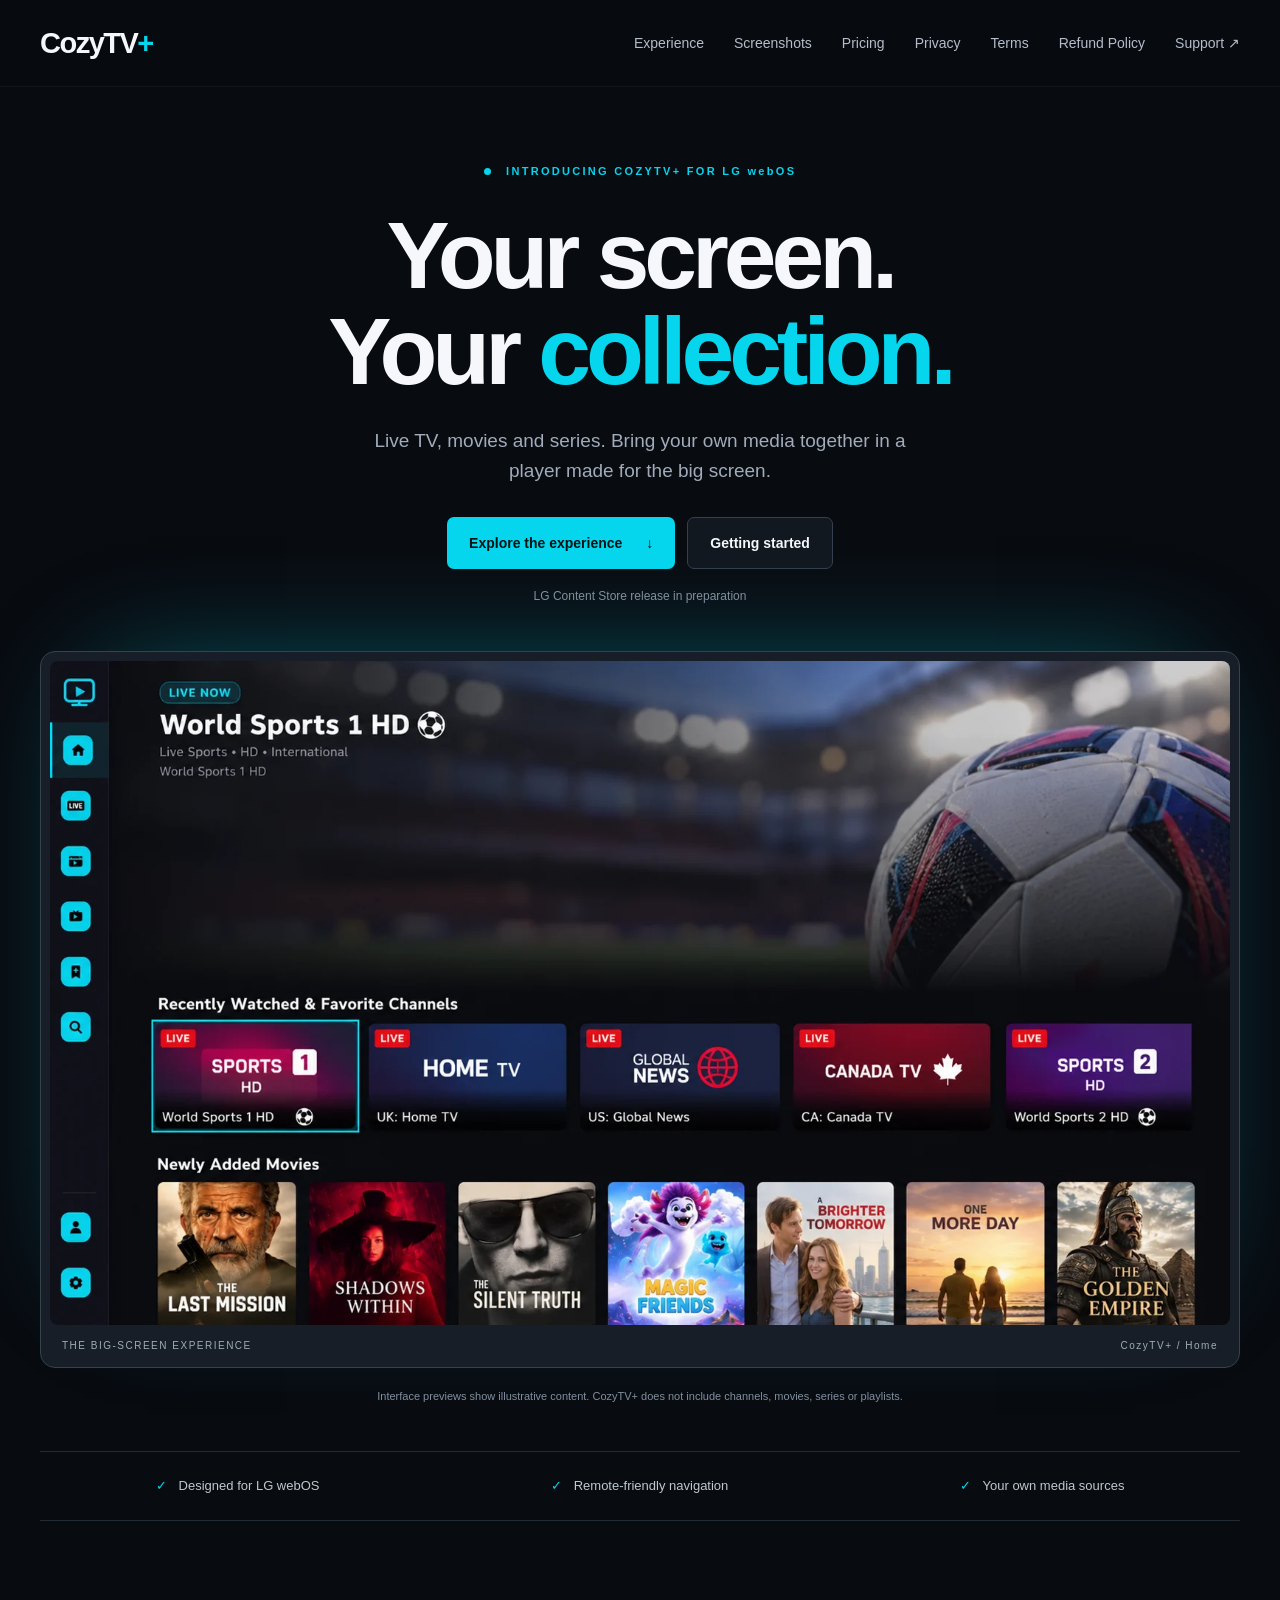
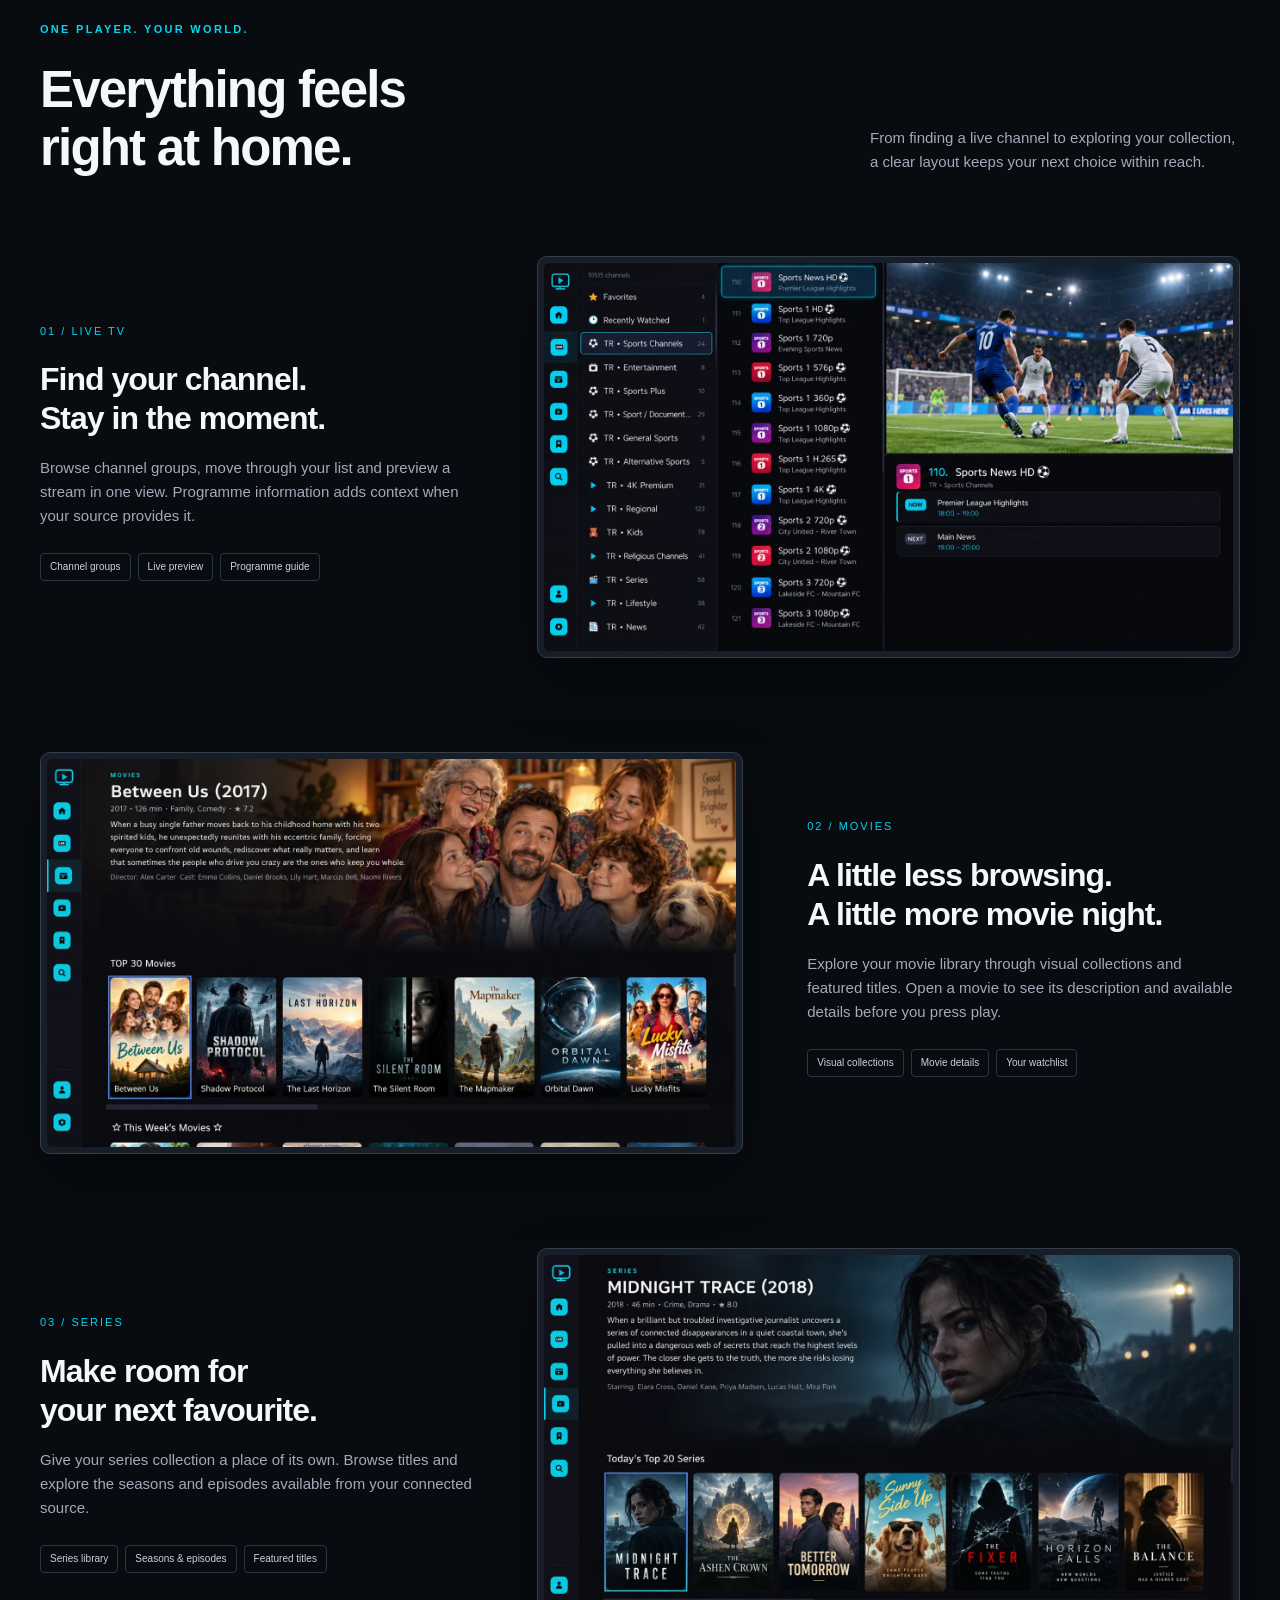
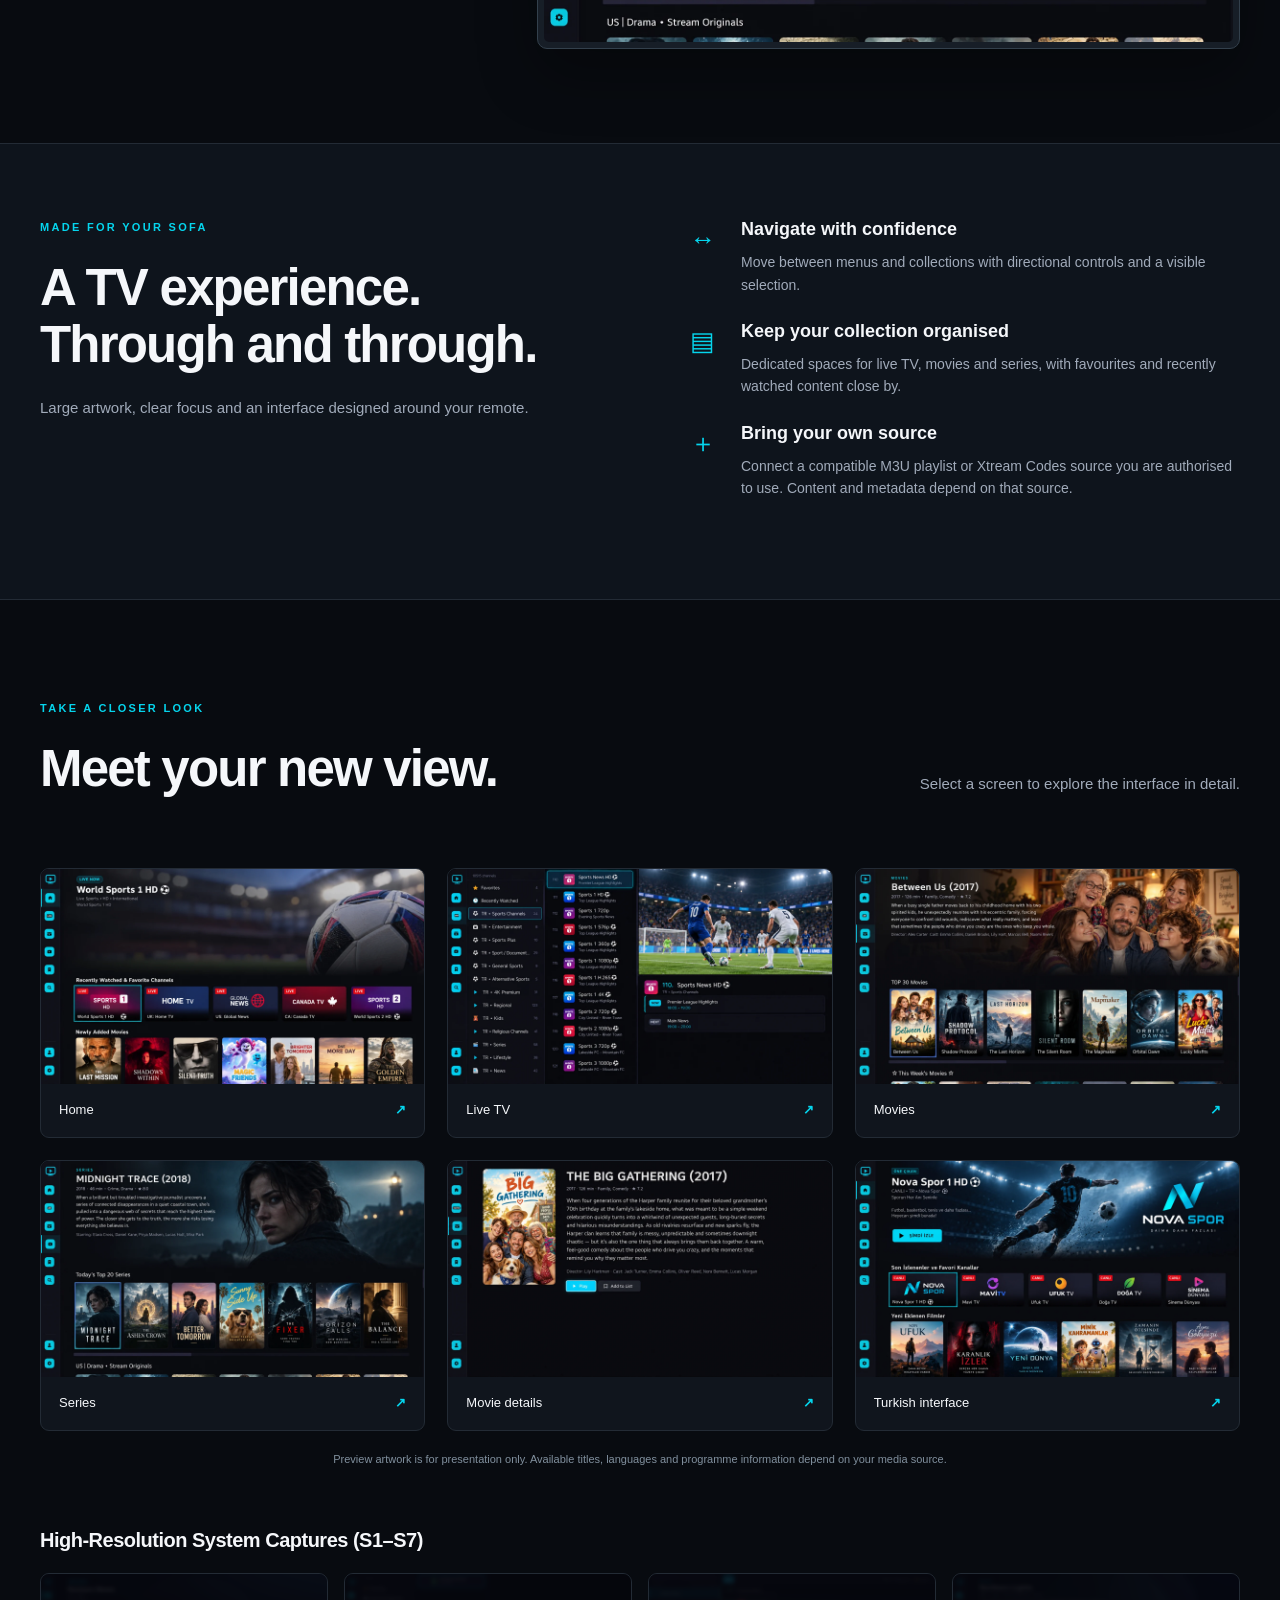
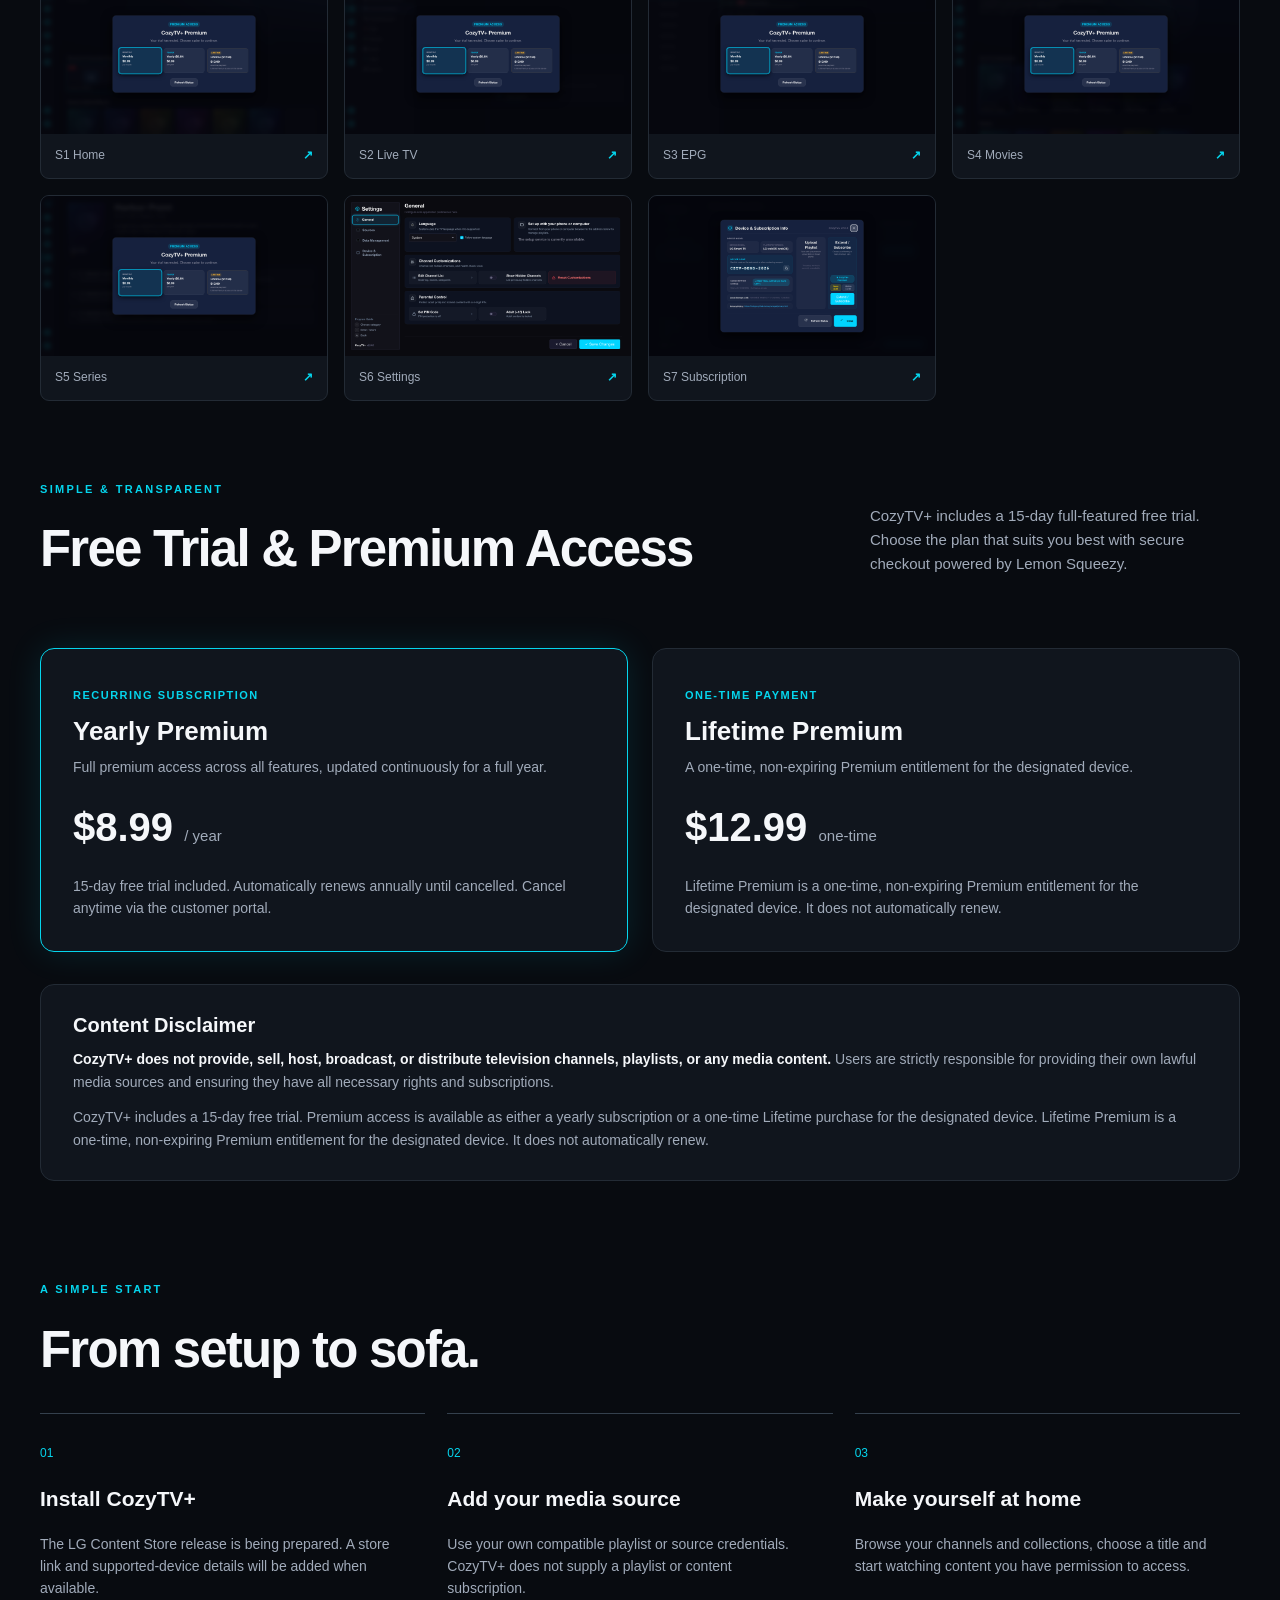
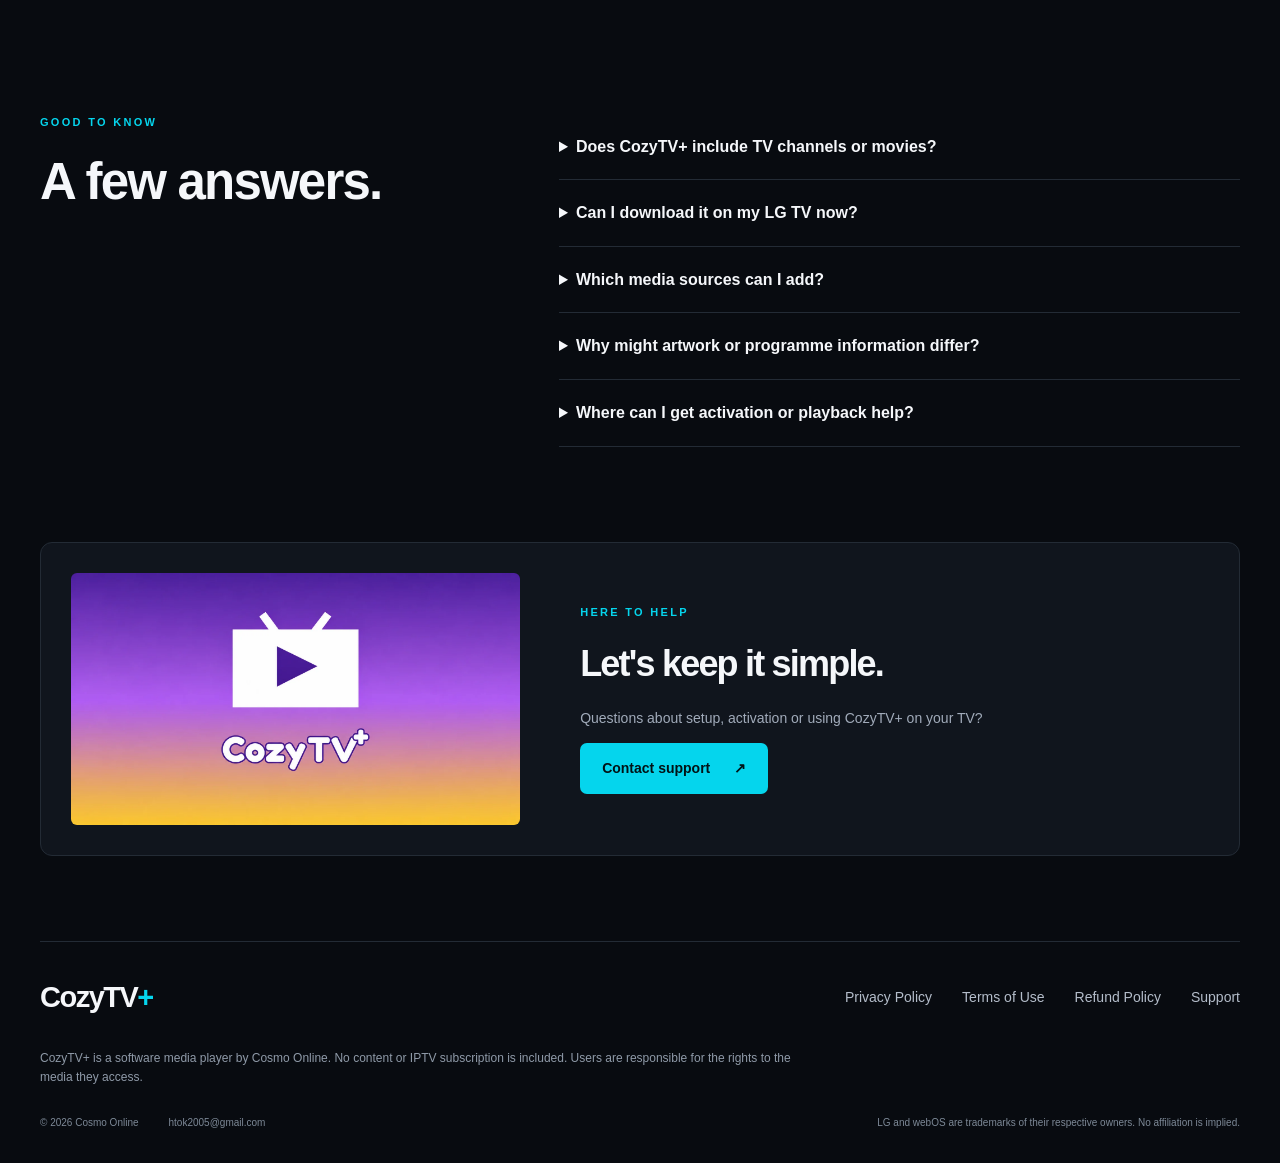
==== commit 54b0f669: "feat: restore rich CozyTV+ homepage layout, custom webp showcases and gallery lightbox" ====
--- a/index.html
+++ b/index.html
@@ -1,602 +1,412 @@
 <!doctype html>
 <html lang="en">
 <head>
-  <meta charset="utf-8">
-  <meta name="viewport" content="width=device-width, initial-scale=1">
-  <title>CozyTV+ Media Player for Smart TVs</title>
-  <meta name="description" content="CozyTV+ is a high-performance smart media player for user-provided playlists on Smart TVs and connected devices.">
-  <style>
-    :root {
-      --bg: #0b1020;
-      --card: #121a2f;
-      --card-hover: #18233f;
-      --text: #eef2ff;
-      --muted: #a9b2c7;
-      --accent: #7dd3fc;
-      --accent-bright: #38bdf8;
-      --line: #24304f;
-      --max: 1080px;
-    }
-    * { box-sizing: border-box; }
-    body {
-      margin: 0;
-      font-family: Inter, ui-sans-serif, system-ui, -apple-system, BlinkMacSystemFont, "Segoe UI", Roboto, sans-serif;
-      background: linear-gradient(180deg, #0b1020 0%, #0f172a 100%);
-      color: var(--text);
-      line-height: 1.65;
-      min-height: 100vh;
-    }
-    a { color: var(--accent); text-decoration: none; transition: color 0.15s ease; }
-    a:hover { color: var(--accent-bright); text-decoration: underline; }
-    header {
-      border-bottom: 1px solid var(--line);
-      background: rgba(11, 16, 32, 0.94);
-      position: sticky;
-      top: 0;
-      z-index: 50;
-      backdrop-filter: blur(12px);
-      -webkit-backdrop-filter: blur(12px);
-    }
-    .nav {
-      max-width: var(--max);
-      margin: auto;
-      padding: 18px 22px;
-      display: flex;
-      justify-content: space-between;
-      align-items: center;
-      gap: 20px;
-    }
-    .brand { font-weight: 800; font-size: 20px; letter-spacing: -0.3px; }
-    .brand span { color: var(--accent); }
-    .brand-sub { font-size: 13px; color: var(--muted); font-weight: 400; margin-left: 4px; }
-    nav { display: flex; gap: 20px; }
-    nav a { color: var(--muted); font-weight: 500; font-size: 15px; }
-    nav a:hover { color: #fff; text-decoration: none; }
-    nav a.active { color: var(--accent); }
-
-    main { max-width: var(--max); margin: 36px auto 60px; padding: 0 22px; }
-
-    .hero { text-align: center; margin-bottom: 48px; }
-    .badge {
-      display: inline-block;
-      background: rgba(125, 211, 252, 0.12);
-      color: var(--accent);
-      border: 1px solid rgba(125, 211, 252, 0.25);
-      padding: 6px 16px;
-      border-radius: 999px;
-      font-size: 0.85rem;
-      font-weight: 600;
-      margin-bottom: 18px;
-      letter-spacing: 0.2px;
-    }
-    h1 {
-      font-size: clamp(2.2rem, 5vw, 3.2rem);
-      line-height: 1.15;
-      margin: 0 0 16px;
-      font-weight: 800;
-      letter-spacing: -0.8px;
-    }
-    p.subtitle {
-      font-size: clamp(1.05rem, 2.5vw, 1.25rem);
-      color: var(--muted);
-      max-width: 720px;
-      margin: 0 auto;
-      line-height: 1.6;
-    }
-
-    /* Action Gallery */
-    .gallery-section {
-      margin: 54px 0 60px;
-    }
-    .section-title {
-      font-size: 1.85rem;
-      font-weight: 700;
-      margin: 0 0 8px;
-      text-align: center;
-      letter-spacing: -0.4px;
-    }
-    .section-subtitle {
-      color: var(--muted);
-      text-align: center;
-      margin: 0 0 32px;
-      font-size: 1.05rem;
-    }
-    .gallery-grid {
-      display: grid;
-      grid-template-columns: repeat(2, 1fr);
-      gap: 24px;
-    }
-    .gallery-card {
-      background: rgba(18, 26, 47, 0.85);
-      border: 1px solid var(--line);
-      border-radius: 16px;
-      overflow: hidden;
-      display: flex;
-      flex-direction: column;
-      transition: transform 0.2s ease, border-color 0.2s ease, box-shadow 0.2s ease;
-      cursor: pointer;
-    }
-    .gallery-card:hover {
-      transform: translateY(-4px);
-      border-color: rgba(125, 211, 252, 0.45);
-      box-shadow: 0 16px 36px -12px rgba(0, 0, 0, 0.6);
-    }
-    .gallery-thumb-wrap {
-      position: relative;
-      width: 100%;
-      aspect-ratio: 16 / 9;
-      background: #070a14;
-      overflow: hidden;
-    }
-    .gallery-thumb-wrap img {
-      width: 100%;
-      height: 100%;
-      object-fit: cover;
-      display: block;
-      transition: transform 0.3s ease;
-    }
-    .gallery-card:hover .gallery-thumb-wrap img {
-      transform: scale(1.02);
-    }
-    .zoom-hint {
-      position: absolute;
-      top: 12px;
-      right: 12px;
-      background: rgba(11, 16, 32, 0.82);
-      border: 1px solid rgba(255, 255, 255, 0.15);
-      color: #eef2ff;
-      border-radius: 8px;
-      padding: 4px 10px;
-      font-size: 11px;
-      font-weight: 600;
-      opacity: 0;
-      transition: opacity 0.2s ease;
-      pointer-events: none;
-      backdrop-filter: blur(6px);
-    }
-    .gallery-card:hover .zoom-hint {
-      opacity: 1;
-    }
-    .gallery-info {
-      padding: 18px 20px;
-      display: flex;
-      flex-direction: column;
-      gap: 4px;
-      flex-grow: 1;
-      border-top: 1px solid rgba(36, 48, 79, 0.6);
-    }
-    .gallery-info h3 {
-      margin: 0;
-      font-size: 1.15rem;
-      font-weight: 700;
-      color: #fff;
-    }
-    .gallery-info p {
-      margin: 0;
-      font-size: 0.92rem;
-      color: var(--muted);
-      line-height: 1.5;
-    }
-
-    /* Feature Grid */
-    .features {
-      display: grid;
-      grid-template-columns: repeat(auto-fit, minmax(280px, 1fr));
-      gap: 20px;
-      margin-bottom: 48px;
-    }
-    .feature-item {
-      background: rgba(18, 26, 47, 0.74);
-      border: 1px solid var(--line);
-      padding: 24px;
-      border-radius: 16px;
-    }
-    .feature-item h3 {
-      font-size: 1.2rem;
-      margin-top: 0;
-      margin-bottom: 10px;
-      color: #fff;
-    }
-    .feature-item p {
-      font-size: 0.95rem;
-      color: #d8def0;
-      margin: 0;
-    }
-
-    /* Info Cards */
-    .info-card {
-      background: rgba(18, 26, 47, 0.74);
-      border: 1px solid var(--line);
-      border-radius: 18px;
-      padding: 28px 30px;
-      margin-bottom: 28px;
-    }
-    .info-card h2 {
-      font-size: 1.35rem;
-      margin-top: 0;
-      margin-bottom: 12px;
-      color: #fff;
-    }
-    .info-card p {
-      color: #d8def0;
-      margin: 0;
-      line-height: 1.6;
-    }
-    .info-card p + p {
-      margin-top: 10px;
-    }
-
-    /* Lightbox Modal */
-    .lightbox {
-      position: fixed;
-      inset: 0;
-      background: rgba(6, 9, 18, 0.92);
-      backdrop-filter: blur(16px);
-      -webkit-backdrop-filter: blur(16px);
-      z-index: 1000;
-      display: flex;
-      flex-direction: column;
-      justify-content: center;
-      align-items: center;
-      padding: 20px;
-      opacity: 0;
-      pointer-events: none;
-      transition: opacity 0.2s ease;
-    }
-    .lightbox.active {
-      opacity: 1;
-      pointer-events: auto;
-    }
-    .lightbox-content {
-      position: relative;
-      max-width: 1400px;
-      width: 100%;
-      max-height: 90vh;
-      display: flex;
-      flex-direction: column;
-      align-items: center;
-    }
-    .lightbox-img-wrap {
-      position: relative;
-      max-width: 100%;
-      max-height: 80vh;
-      border-radius: 12px;
-      overflow: hidden;
-      border: 1px solid rgba(255, 255, 255, 0.15);
-      box-shadow: 0 25px 60px -10px rgba(0, 0, 0, 0.8);
-      background: #000;
-    }
-    .lightbox-img {
-      max-width: 100%;
-      max-height: 80vh;
-      display: block;
-      object-fit: contain;
-    }
-    .lightbox-caption {
-      margin-top: 14px;
-      text-align: center;
-      max-width: 800px;
-    }
-    .lightbox-caption h4 {
-      margin: 0 0 4px;
-      font-size: 1.15rem;
-      color: #fff;
-    }
-    .lightbox-caption p {
-      margin: 0;
-      font-size: 0.95rem;
-      color: var(--muted);
-    }
-    .lightbox-close {
-      position: absolute;
-      top: -46px;
-      right: 0;
-      background: rgba(255, 255, 255, 0.12);
-      border: 1px solid rgba(255, 255, 255, 0.2);
-      color: #fff;
-      font-size: 18px;
-      width: 36px;
-      height: 36px;
-      border-radius: 50%;
-      display: flex;
-      align-items: center;
-      justify-content: center;
-      cursor: pointer;
-      transition: background 0.15s ease;
-    }
-    .lightbox-close:hover {
-      background: rgba(255, 255, 255, 0.25);
-    }
-
-    footer {
-      max-width: var(--max);
-      margin: auto;
-      padding: 0 22px 36px;
-      color: var(--muted);
-      font-size: 14px;
-      border-top: 1px solid var(--line);
-      padding-top: 28px;
-    }
-    .footer-content {
-      display: flex;
-      justify-content: space-between;
-      flex-wrap: wrap;
-      gap: 16px;
-      align-items: center;
-    }
-    .footer-disclaimer {
-      margin-top: 16px;
-      font-size: 13px;
-      color: #8b95ad;
-      line-height: 1.5;
-    }
-
-    /* Responsive Breakpoints */
-    @media (max-width: 900px) {
-      .gallery-grid {
-        grid-template-columns: 1fr;
-        gap: 20px;
-      }
-      .lightbox-close {
-        top: 10px;
-        right: 10px;
-        background: rgba(0, 0, 0, 0.7);
-      }
-    }
-    @media (max-width: 760px) {
-      .nav {
-        align-items: flex-start;
-        flex-direction: column;
-        gap: 12px;
-      }
-      nav {
-        width: 100%;
-        justify-content: flex-start;
-        gap: 16px;
-      }
-      .features {
-        grid-template-columns: 1fr;
-      }
-      .info-card {
-        padding: 22px;
-      }
-    }
-    @media (max-width: 480px) {
-      .gallery-info {
-        padding: 14px 16px;
-      }
-      .gallery-info h3 {
-        font-size: 1.05rem;
-      }
-      .gallery-info p {
-        font-size: 0.88rem;
-      }
-    }
-  </style>
+<meta charset="utf-8">
+<meta name="viewport" content="width=device-width,initial-scale=1">
+<title>CozyTV+ — Your screen. Your collection.</title>
+<meta name="description" content="Meet CozyTV+ for LG webOS: a big-screen media player for your own live TV, movies and series. Explore the interface, setup and support.">
+<meta name="theme-color" content="#080b10">
+<link rel="stylesheet" href="assets/home.css">
+<style>
+  /* Additional pricing and legal card enhancements */
+  .pricing-section {
+    padding-block: 80px 0;
+  }
+  .pricing-grid {
+    display: grid;
+    grid-template-columns: repeat(auto-fit, minmax(280px, 1fr));
+    gap: 24px;
+    margin-top: 36px;
+  }
+  .pricing-card {
+    background: var(--panel);
+    border: 1px solid var(--line);
+    border-radius: 14px;
+    padding: 32px;
+    display: flex;
+    flex-direction: column;
+    justify-content: space-between;
+  }
+  .pricing-card.highlight {
+    border-color: var(--accent);
+    box-shadow: 0 0 35px rgba(5, 213, 237, 0.12);
+  }
+  .pricing-badge {
+    display: inline-block;
+    font-size: 11px;
+    letter-spacing: 1.5px;
+    color: var(--accent);
+    font-weight: 700;
+    text-transform: uppercase;
+    margin-bottom: 12px;
+  }
+  .pricing-card h3 {
+    font-size: 26px;
+    margin: 0 0 8px 0;
+  }
+  .pricing-price {
+    font-size: 40px;
+    font-weight: 800;
+    color: var(--text);
+    margin: 16px 0;
+  }
+  .pricing-price span {
+    font-size: 15px;
+    font-weight: 400;
+    color: var(--muted);
+  }
+  .pricing-card p {
+    color: var(--muted);
+    font-size: 14px;
+    line-height: 1.6;
+    margin: 0;
+  }
+  .info-box {
+    background: var(--panel);
+    border: 1px solid var(--line);
+    border-radius: 14px;
+    padding: 28px 32px;
+    margin-top: 32px;
+  }
+  .info-box h3 {
+    font-size: 20px;
+    margin: 0 0 10px 0;
+    color: var(--text);
+  }
+  .info-box p {
+    color: var(--muted);
+    font-size: 14px;
+    line-height: 1.65;
+    margin: 0 0 12px 0;
+  }
+  .info-box p:last-child {
+    margin-bottom: 0;
+  }
+  .info-box strong {
+    color: var(--text);
+  }
+  .sub-gallery-title {
+    margin-top: 60px;
+    font-size: 20px;
+    color: var(--text);
+    letter-spacing: -0.5px;
+  }
+  .gallery-hd {
+    display: grid;
+    grid-template-columns: repeat(auto-fill, minmax(240px, 1fr));
+    gap: 16px;
+    margin-top: 20px;
+  }
+  .gallery-hd a {
+    border: 1px solid var(--line);
+    border-radius: 9px;
+    overflow: hidden;
+    background: var(--panel);
+    display: block;
+  }
+  .gallery-hd img {
+    aspect-ratio: 16/9;
+    object-fit: cover;
+    width: 100%;
+    background: #07090e;
+  }
+  .gallery-hd a > span {
+    display: flex;
+    justify-content: space-between;
+    padding: 12px 14px;
+    font-size: 12px;
+    color: var(--muted);
+  }
+  .gallery-hd b {
+    color: var(--accent);
+  }
+  @media(max-width: 620px) {
+    .pricing-grid { grid-template-columns: 1fr; }
+    .gallery-hd { grid-template-columns: 1fr 1fr; }
+    .nav nav { flex-wrap: wrap; gap: 8px 14px; }
+  }
+</style>
 </head>
 <body>
+<a class="skip" href="#main">Skip to content</a>
 <header>
-  <div class="nav">
-    <div class="brand">CozyTV<span>+</span><span class="brand-sub">by Cosmo Online</span></div>
-    <nav>
-      <a href="index.html" class="active">Home</a>
+  <div class="nav wrap">
+    <a class="brand" href="index.html" aria-label="CozyTV+ home">CozyTV<span>+</span></a>
+    <nav aria-label="Main navigation">
+      <a href="#experience">Experience</a>
+      <a href="#screens">Screenshots</a>
+      <a href="#pricing">Pricing</a>
       <a href="privacy.html">Privacy</a>
       <a href="terms.html">Terms</a>
       <a href="refund.html">Refund Policy</a>
+      <a href="support.html">Support <span aria-hidden="true">↗</span></a>
+    </nav>
+  </div>
+</header>
+<main id="main">
+<section class="hero wrap">
+  <div class="eyebrow"><span class="dot"></span> INTRODUCING COZYTV+ FOR LG webOS</div>
+  <h1>Your screen.<br>Your <span>collection.</span></h1>
+  <p class="intro">Live TV, movies and series. Bring your own media together in a player made for the big screen.</p>
+  <div class="actions">
+    <a class="button primary" href="#experience">Explore the experience <span aria-hidden="true">↓</span></a>
+    <a class="button secondary" href="#setup">Getting started</a>
+  </div>
+  <p class="availability">LG Content Store release in preparation</p>
+  <figure class="hero-screen">
+    <img src="assets/home.webp" width="1600" height="900" alt="CozyTV+ home screen with featured content, recently watched channels and movie collections" fetchpriority="high">
+    <figcaption><span>THE BIG-SCREEN EXPERIENCE</span><span>CozyTV+ / Home</span></figcaption>
+  </figure>
+  <p class="demo-note">Interface previews show illustrative content. CozyTV+ does not include channels, movies, series or playlists.</p>
+</section>
+
+<div class="feature-strip wrap">
+  <span>Designed for LG webOS</span>
+  <span>Remote-friendly navigation</span>
+  <span>Your own media sources</span>
+</div>
+
+<section class="wrap section" id="experience">
+  <div class="section-heading">
+    <div>
+      <p class="eyebrow">ONE PLAYER. YOUR WORLD.</p>
+      <h2>Everything feels<br>right at home.</h2>
+    </div>
+    <p>From finding a live channel to exploring your collection, a clear layout keeps your next choice within reach.</p>
+  </div>
+  <article class="feature">
+    <div class="feature-copy">
+      <span class="number">01 / LIVE TV</span>
+      <h3>Find your channel.<br>Stay in the moment.</h3>
+      <p>Browse channel groups, move through your list and preview a stream in one view. Programme information adds context when your source provides it.</p>
+      <ul class="tags">
+        <li>Channel groups</li>
+        <li>Live preview</li>
+        <li>Programme guide</li>
+      </ul>
+    </div>
+    <a class="screen-link" href="assets/live.webp" data-preview aria-label="Enlarge live TV screenshot">
+      <img src="assets/live.webp" width="1600" height="900" alt="Live TV view showing channel groups, channel list, sports preview and programme information" loading="lazy">
+    </a>
+  </article>
+  <article class="feature reverse">
+    <div class="feature-copy">
+      <span class="number">02 / MOVIES</span>
+      <h3>A little less browsing.<br>A little more movie night.</h3>
+      <p>Explore your movie library through visual collections and featured titles. Open a movie to see its description and available details before you press play.</p>
+      <ul class="tags">
+        <li>Visual collections</li>
+        <li>Movie details</li>
+        <li>Your watchlist</li>
+      </ul>
+    </div>
+    <a class="screen-link" href="assets/movies.webp" data-preview aria-label="Enlarge movies screenshot">
+      <img src="assets/movies.webp" width="1600" height="900" alt="CozyTV+ movies view with a featured movie and rows of film posters" loading="lazy">
+    </a>
+  </article>
+  <article class="feature">
+    <div class="feature-copy">
+      <span class="number">03 / SERIES</span>
+      <h3>Make room for<br>your next favourite.</h3>
+      <p>Give your series collection a place of its own. Browse titles and explore the seasons and episodes available from your connected source.</p>
+      <ul class="tags">
+        <li>Series library</li>
+        <li>Seasons &amp; episodes</li>
+        <li>Featured titles</li>
+      </ul>
+    </div>
+    <a class="screen-link" href="assets/series.webp" data-preview aria-label="Enlarge series screenshot">
+      <img src="assets/series.webp" width="1600" height="900" alt="Series library with a featured drama and a row of series posters" loading="lazy">
+    </a>
+  </article>
+</section>
+
+<section class="tv-section">
+  <div class="wrap tv-grid">
+    <div>
+      <p class="eyebrow">MADE FOR YOUR SOFA</p>
+      <h2>A TV experience.<br>Through and through.</h2>
+      <p class="muted">Large artwork, clear focus and an interface designed around your remote.</p>
+    </div>
+    <div class="tv-points">
+      <article>
+        <span>↔</span>
+        <div>
+          <h3>Navigate with confidence</h3>
+          <p>Move between menus and collections with directional controls and a visible selection.</p>
+        </div>
+      </article>
+      <article>
+        <span>▤</span>
+        <div>
+          <h3>Keep your collection organised</h3>
+          <p>Dedicated spaces for live TV, movies and series, with favourites and recently watched content close by.</p>
+        </div>
+      </article>
+      <article>
+        <span>＋</span>
+        <div>
+          <h3>Bring your own source</h3>
+          <p>Connect a compatible M3U playlist or Xtream Codes source you are authorised to use. Content and metadata depend on that source.</p>
+        </div>
+      </article>
+    </div>
+  </div>
+</section>
+
+<section class="wrap section" id="screens">
+  <div class="section-heading">
+    <div>
+      <p class="eyebrow">TAKE A CLOSER LOOK</p>
+      <h2>Meet your new view.</h2>
+    </div>
+    <p>Select a screen to explore the interface in detail.</p>
+  </div>
+  <div class="gallery">
+    <a href="assets/home.webp" data-preview><img src="assets/home.webp" alt="English home screen" loading="lazy"><span>Home <b>↗</b></span></a>
+    <a href="assets/live.webp" data-preview><img src="assets/live.webp" alt="Live TV and programme information" loading="lazy"><span>Live TV <b>↗</b></span></a>
+    <a href="assets/movies.webp" data-preview><img src="assets/movies.webp" alt="Movies collection" loading="lazy"><span>Movies <b>↗</b></span></a>
+    <a href="assets/series.webp" data-preview><img src="assets/series.webp" alt="Series collection" loading="lazy"><span>Series <b>↗</b></span></a>
+    <a href="assets/details.webp" data-preview><img src="assets/details.webp" alt="Movie information and playback actions" loading="lazy"><span>Movie details <b>↗</b></span></a>
+    <a href="assets/home-tr.webp" data-preview><img src="assets/home-tr.webp" alt="Home screen with Turkish interface text" loading="lazy"><span>Turkish interface <b>↗</b></span></a>
+  </div>
+  <p class="demo-note">Preview artwork is for presentation only. Available titles, languages and programme information depend on your media source.</p>
+
+  <h3 class="sub-gallery-title">High-Resolution System Captures (S1–S7)</h3>
+  <div class="gallery-hd">
+    <a href="assets/screenshots/S1_HOME.png" data-preview><img src="assets/screenshots/S1_HOME.png" alt="S1: Home Dashboard" loading="lazy"><span>S1 Home <b>↗</b></span></a>
+    <a href="assets/screenshots/S2_LIVE_TV.png" data-preview><img src="assets/screenshots/S2_LIVE_TV.png" alt="S2: Live TV Grid" loading="lazy"><span>S2 Live TV <b>↗</b></span></a>
+    <a href="assets/screenshots/S3_EPG.png" data-preview><img src="assets/screenshots/S3_EPG.png" alt="S3: Multi-Channel EPG" loading="lazy"><span>S3 EPG <b>↗</b></span></a>
+    <a href="assets/screenshots/S4_MOVIES.png" data-preview><img src="assets/screenshots/S4_MOVIES.png" alt="S4: Movies Catalog" loading="lazy"><span>S4 Movies <b>↗</b></span></a>
+    <a href="assets/screenshots/S5_SERIES.png" data-preview><img src="assets/screenshots/S5_SERIES.png" alt="S5: TV Series Catalog" loading="lazy"><span>S5 Series <b>↗</b></span></a>
+    <a href="assets/screenshots/S6_SETTINGS.png" data-preview><img src="assets/screenshots/S6_SETTINGS.png" alt="S6: Settings Hub" loading="lazy"><span>S6 Settings <b>↗</b></span></a>
+    <a href="assets/screenshots/S7_DEVICE_SUBSCRIPTION.png" data-preview><img src="assets/screenshots/S7_DEVICE_SUBSCRIPTION.png" alt="S7: Device & Subscription" loading="lazy"><span>S7 Subscription <b>↗</b></span></a>
+  </div>
+</section>
+
+<section class="wrap pricing-section" id="pricing">
+  <div class="section-heading">
+    <div>
+      <p class="eyebrow">SIMPLE &amp; TRANSPARENT</p>
+      <h2>Free Trial &amp; Premium Access</h2>
+    </div>
+    <p>CozyTV+ includes a 15-day full-featured free trial. Choose the plan that suits you best with secure checkout powered by Lemon Squeezy.</p>
+  </div>
+
+  <div class="pricing-grid">
+    <div class="pricing-card highlight">
+      <div>
+        <span class="pricing-badge">Recurring Subscription</span>
+        <h3>Yearly Premium</h3>
+        <p>Full premium access across all features, updated continuously for a full year.</p>
+        <div class="pricing-price">$8.99 <span>/ year</span></div>
+      </div>
+      <p>15-day free trial included. Automatically renews annually until cancelled. Cancel anytime via the customer portal.</p>
+    </div>
+
+    <div class="pricing-card">
+      <div>
+        <span class="pricing-badge">One-Time Payment</span>
+        <h3>Lifetime Premium</h3>
+        <p>A one-time, non-expiring Premium entitlement for the designated device.</p>
+        <div class="pricing-price">$12.99 <span>one-time</span></div>
+      </div>
+      <p>Lifetime Premium is a one-time, non-expiring Premium entitlement for the designated device. It does not automatically renew.</p>
+    </div>
+  </div>
+
+  <div class="info-box">
+    <h3>Content Disclaimer</h3>
+    <p><strong>CozyTV+ does not provide, sell, host, broadcast, or distribute television channels, playlists, or any media content.</strong> Users are strictly responsible for providing their own lawful media sources and ensuring they have all necessary rights and subscriptions.</p>
+    <p>CozyTV+ includes a 15-day free trial. Premium access is available as either a yearly subscription or a one-time Lifetime purchase for the designated device. Lifetime Premium is a one-time, non-expiring Premium entitlement for the designated device. It does not automatically renew.</p>
+  </div>
+</section>
+
+<section class="wrap section" id="setup">
+  <p class="eyebrow">A SIMPLE START</p>
+  <h2>From setup to sofa.</h2>
+  <div class="steps">
+    <article>
+      <span>01</span>
+      <h3>Install CozyTV+</h3>
+      <p>The LG Content Store release is being prepared. A store link and supported-device details will be added when available.</p>
+    </article>
+    <article>
+      <span>02</span>
+      <h3>Add your media source</h3>
+      <p>Use your own compatible playlist or source credentials. CozyTV+ does not supply a playlist or content subscription.</p>
+    </article>
+    <article>
+      <span>03</span>
+      <h3>Make yourself at home</h3>
+      <p>Browse your channels and collections, choose a title and start watching content you have permission to access.</p>
+    </article>
+  </div>
+</section>
+
+<section class="wrap section faq">
+  <div>
+    <p class="eyebrow">GOOD TO KNOW</p>
+    <h2>A few answers.</h2>
+  </div>
+  <div>
+    <details>
+      <summary>Does CozyTV+ include TV channels or movies?</summary>
+      <p>No. CozyTV+ is a media player. It does not provide, host, sell or distribute channels, movies, series, playlists or IPTV subscriptions. You supply your own authorised sources.</p>
+    </details>
+    <details>
+      <summary>Can I download it on my LG TV now?</summary>
+      <p>The LG Content Store release is in preparation. The official download link will appear here once the application is available.</p>
+    </details>
+    <details>
+      <summary>Which media sources can I add?</summary>
+      <p>CozyTV+ supports compatible M3U/M3U8 playlists and Xtream Codes sources. Stream playback depends on the source format, your network and the capabilities of your TV.</p>
+    </details>
+    <details>
+      <summary>Why might artwork or programme information differ?</summary>
+      <p>Your connected sources determine the available content and metadata. The screenshots on this page are interface previews and are not an included content catalogue.</p>
+    </details>
+    <details>
+      <summary>Where can I get activation or playback help?</summary>
+      <p>Visit our <a href="support.html">support page</a> or email <a href="mailto:htok2005@gmail.com">htok2005@gmail.com</a>. Include your TV model, app version and a description of the issue. Do not send passwords or private playlist credentials.</p>
+    </details>
+  </div>
+</section>
+
+<section class="wrap contact">
+  <img src="assets/brand.webp" alt="CozyTV+ brand artwork" loading="lazy">
+  <div>
+    <p class="eyebrow">HERE TO HELP</p>
+    <h2>Let's keep it simple.</h2>
+    <p>Questions about setup, activation or using CozyTV+ on your TV?</p>
+    <a class="button primary" href="support.html">Contact support <span aria-hidden="true">↗</span></a>
+  </div>
+</section>
+</main>
+
+<footer class="wrap">
+  <div class="footer-top">
+    <a class="brand" href="index.html">CozyTV<span>+</span></a>
+    <nav aria-label="Legal navigation">
+      <a href="privacy.html">Privacy Policy</a>
+      <a href="terms.html">Terms of Use</a>
+      <a href="refund.html">Refund Policy</a>
       <a href="support.html">Support</a>
     </nav>
   </div>
-</header>
-
-<main>
-  <div class="hero">
-    <div class="badge">LG webOS • Smart TV Media Player</div>
-    <h1>CozyTV+ Media Player</h1>
-    <p class="subtitle">A fast, remote-friendly smart TV media player engineered for user-provided playlists and modern media sources.</p>
-  </div>
-
-  <section class="gallery-section">
-    <h2 class="section-title">See CozyTV+ in Action</h2>
-    <p class="section-subtitle">A clean, high-performance interface designed from the ground up for the TV screen.</p>
-
-    <div class="gallery-grid">
-      <!-- S1 Home -->
-      <div class="gallery-card" data-img="assets/screenshots/S1_HOME.png" data-title="Home" data-caption="Home — Your media, organized for the big screen.">
-        <div class="gallery-thumb-wrap">
-          <img src="assets/screenshots/S1_HOME.png" alt="Home — Your media, organized for the big screen." loading="lazy">
-          <span class="zoom-hint">Click to enlarge</span>
-        </div>
-        <div class="gallery-info">
-          <h3>Home</h3>
-          <p>Home — Your media, organized for the big screen.</p>
-        </div>
-      </div>
-
-      <!-- S2 Live TV -->
-      <div class="gallery-card" data-img="assets/screenshots/S2_LIVE_TV.png" data-title="Live TV" data-caption="Live TV — Fast channel navigation with TV-friendly controls.">
-        <div class="gallery-thumb-wrap">
-          <img src="assets/screenshots/S2_LIVE_TV.png" alt="Live TV — Fast channel navigation with TV-friendly controls." loading="lazy">
-          <span class="zoom-hint">Click to enlarge</span>
-        </div>
-        <div class="gallery-info">
-          <h3>Live TV</h3>
-          <p>Live TV — Fast channel navigation with TV-friendly controls.</p>
-        </div>
-      </div>
-
-      <!-- S3 EPG -->
-      <div class="gallery-card" data-img="assets/screenshots/S3_EPG.png" data-title="EPG Guide" data-caption="EPG Guide — Browse schedules and program information.">
-        <div class="gallery-thumb-wrap">
-          <img src="assets/screenshots/S3_EPG.png" alt="EPG Guide — Browse schedules and program information." loading="lazy">
-          <span class="zoom-hint">Click to enlarge</span>
-        </div>
-        <div class="gallery-info">
-          <h3>EPG Guide</h3>
-          <p>EPG Guide — Browse schedules and program information.</p>
-        </div>
-      </div>
-
-      <!-- S4 Movies -->
-      <div class="gallery-card" data-img="assets/screenshots/S4_MOVIES.png" data-title="Movies" data-caption="Movies — Explore your own video library.">
-        <div class="gallery-thumb-wrap">
-          <img src="assets/screenshots/S4_MOVIES.png" alt="Movies — Explore your own video library." loading="lazy">
-          <span class="zoom-hint">Click to enlarge</span>
-        </div>
-        <div class="gallery-info">
-          <h3>Movies</h3>
-          <p>Movies — Explore your own video library.</p>
-        </div>
-      </div>
-
-      <!-- S5 Series -->
-      <div class="gallery-card" data-img="assets/screenshots/S5_SERIES.png" data-title="Series" data-caption="Series — Browse seasons and episodes.">
-        <div class="gallery-thumb-wrap">
-          <img src="assets/screenshots/S5_SERIES.png" alt="Series — Browse seasons and episodes." loading="lazy">
-          <span class="zoom-hint">Click to enlarge</span>
-        </div>
-        <div class="gallery-info">
-          <h3>Series</h3>
-          <p>Series — Browse seasons and episodes.</p>
-        </div>
-      </div>
-
-      <!-- S6 Settings -->
-      <div class="gallery-card" data-img="assets/screenshots/S6_SETTINGS.png" data-title="Settings" data-caption="Settings — Playback, subtitles, playlists, and appearance.">
-        <div class="gallery-thumb-wrap">
-          <img src="assets/screenshots/S6_SETTINGS.png" alt="Settings — Playback, subtitles, playlists, and appearance." loading="lazy">
-          <span class="zoom-hint">Click to enlarge</span>
-        </div>
-        <div class="gallery-info">
-          <h3>Settings</h3>
-          <p>Settings — Playback, subtitles, playlists, and appearance.</p>
-        </div>
-      </div>
-
-      <!-- S7 Device & Subscription -->
-      <div class="gallery-card" data-img="assets/screenshots/S7_DEVICE_SUBSCRIPTION.png" data-title="Device & Subscription" data-caption="Device & Subscription — Trial and Premium status in one place.">
-        <div class="gallery-thumb-wrap">
-          <img src="assets/screenshots/S7_DEVICE_SUBSCRIPTION.png" alt="Device & Subscription — Trial and Premium status in one place." loading="lazy">
-          <span class="zoom-hint">Click to enlarge</span>
-        </div>
-        <div class="gallery-info">
-          <h3>Device & Subscription</h3>
-          <p>Device & Subscription — Trial and Premium status in one place.</p>
-        </div>
-      </div>
-
-      
-    </div>
-  </section>
-
-  <div class="features">
-    <div class="feature-item">
-      <h3>User-Provided Media</h3>
-      <p>Supports M3U/M3U8 playlists, Xtream-compatible accounts, and XMLTV/EPG electronic program guides configured directly by the user.</p>
-    </div>
-    <div class="feature-item">
-      <h3>Hardware-Accelerated</h3>
-      <p>Optimized for Smart TV playback on supported formats and devices, with subtitle and audio track controls.</p>
-    </div>
-    <div class="feature-item">
-      <h3>Privacy First</h3>
-      <p>Playlist URLs, credentials, and viewing histories are stored exclusively on your device and are never transmitted to our servers.</p>
-    </div>
-  </div>
-
-  <div class="info-card">
-    <h2>Content Disclaimer</h2>
-    <p><strong>CozyTV+ does not provide, sell, host, broadcast, or distribute television channels, playlists, or any media content.</strong> Users are strictly responsible for providing their own lawful media sources and ensuring they have all necessary rights and subscriptions.</p>
-  </div>
-
-  <div class="info-card">
-    <h2>Free Trial & Premium Access</h2>
-    <p>CozyTV+ offers a 15-day full-featured free trial on supported devices. Premium subscriptions and purchases are processed securely by our authorized merchant of record, <strong>Lemon Squeezy</strong>.</p>
-    <ul>
-      <li><strong>Yearly Premium</strong> &mdash; $8.99/year (recurring subscription)</li>
-      <li><strong>Lifetime Premium</strong> &mdash; $12.99 one-time purchase for the designated device</li>
-    </ul>
-    <p>CozyTV+ includes a 15-day free trial. Premium access is available as either a yearly subscription or a one-time Lifetime purchase for the designated device. Lifetime Premium is a one-time, non-expiring Premium entitlement for the designated device. It does not automatically renew.</p>
-  </div>
-</main>
-
-<!-- Lightbox Modal Container -->
-<div class="lightbox" id="lightboxModal" aria-hidden="true" role="dialog" aria-label="Screenshot preview">
-  <div class="lightbox-content">
-    <button class="lightbox-close" id="lightboxClose" aria-label="Close preview">&times;</button>
-    <div class="lightbox-img-wrap">
-      <img class="lightbox-img" id="lightboxImg" src="" alt="">
-    </div>
-    <div class="lightbox-caption">
-      <h4 id="lightboxTitle"></h4>
-      <p id="lightboxText"></p>
-    </div>
-  </div>
-</div>
-
-<footer>
-  <div class="footer-content">
-    <div>© 2026 Cosmo Online · CozyTV+ · Contact: <a href="mailto:htok2005@gmail.com">htok2005@gmail.com</a></div>
-    <div>
-      <a href="privacy.html" style="margin-right: 14px;">Privacy Policy</a>
-      <a href="terms.html" style="margin-right: 14px;">Terms of Use</a>
-      <a href="refund.html" style="margin-right: 14px;">Refund Policy</a>
-      <a href="support.html">Support</a>
-    </div>
-  </div>
-  <div class="footer-disclaimer">
-    CozyTV+ does not provide channels, playlists, or media content.
+  <p>CozyTV+ is a software media player by Cosmo Online. No content or IPTV subscription is included. Users are responsible for the rights to the media they access.</p>
+  <div class="footer-bottom">
+    <span>© 2026 Cosmo Online</span>
+    <a href="mailto:htok2005@gmail.com">htok2005@gmail.com</a>
+    <span>LG and webOS are trademarks of their respective owners. No affiliation is implied.</span>
   </div>
 </footer>
 
-<script>
-  (function() {
-    const lightbox = document.getElementById('lightboxModal');
-    const lightboxImg = document.getElementById('lightboxImg');
-    const lightboxTitle = document.getElementById('lightboxTitle');
-    const lightboxText = document.getElementById('lightboxText');
-    const lightboxClose = document.getElementById('lightboxClose');
-    const cards = document.querySelectorAll('.gallery-card');
-
-    function openLightbox(imgSrc, title, caption) {
-      lightboxImg.src = imgSrc;
-      lightboxImg.alt = caption;
-      lightboxTitle.textContent = title;
-      lightboxText.textContent = caption;
-      lightbox.classList.add('active');
-      lightbox.setAttribute('aria-hidden', 'false');
-      document.body.style.overflow = 'hidden';
-    }
-
-    function closeLightbox() {
-      lightbox.classList.remove('active');
-      lightbox.setAttribute('aria-hidden', 'true');
-      lightboxImg.src = '';
-      document.body.style.overflow = '';
-    }
-
-    cards.forEach(card => {
-      card.addEventListener('click', () => {
-        const src = card.getAttribute('data-img');
-        const title = card.getAttribute('data-title');
-        const caption = card.getAttribute('data-caption');
-        openLightbox(src, title, caption);
-      });
-    });
-
-    lightboxClose.addEventListener('click', closeLightbox);
-
-    lightbox.addEventListener('click', (e) => {
-      if (e.target === lightbox || e.target.classList.contains('lightbox-content')) {
-        closeLightbox();
-      }
-    });
-
-    document.addEventListener('keydown', (e) => {
-      if (e.key === 'Escape' && lightbox.classList.contains('active')) {
-        closeLightbox();
-      }
-    });
-  })();
-</script>
+<dialog id="preview" aria-label="Screenshot preview">
+  <button type="button" aria-label="Close screenshot">Close ×</button>
+  <img alt="">
+  <p></p>
+</dialog>
+<script src="assets/home.js"></script>
 </body>
 </html>
--- a/assets/home.css
+++ b/assets/home.css
@@ -0,0 +1 @@
+:root{color-scheme:dark;--bg:#080b10;--panel:#10151d;--line:#232b35;--text:#f5f7fa;--muted:#a1abba;--accent:#05d5ed}*{box-sizing:border-box}html{scroll-behavior:smooth;scroll-padding-top:100px}body{margin:0;background:var(--bg);color:var(--text);font-family:Inter,Arial,Helvetica,sans-serif;line-height:1.6}a{color:inherit;text-decoration:none}a:hover{color:var(--accent)}a:focus-visible,button:focus-visible,summary:focus-visible{outline:3px solid var(--accent);outline-offset:6px}img{display:block;max-width:100%;height:auto}button{font:inherit}.wrap{width:min(1240px,calc(100% - 80px));margin-inline:auto}header{position:sticky;top:0;z-index:5;background:#080b10f2;border-bottom:1px solid #ffffff0c;backdrop-filter:blur(16px)}.nav{display:flex;align-items:center;justify-content:space-between;min-height:86px;gap:30px}.brand{font-size:29px;font-weight:800;letter-spacing:-1.5px;white-space:nowrap}.brand span{color:var(--accent)}nav{display:flex;gap:30px;font-size:14px;color:#b4bdca}.hero{text-align:center;padding-top:76px}.eyebrow{font-size:11px;font-weight:700;letter-spacing:2.3px;color:var(--accent);margin:0 0 22px}.dot{display:inline-block;width:7px;height:7px;border-radius:50%;background:var(--accent);margin-right:10px}h1{font-size:clamp(58px,7.4vw,100px);line-height:1.02;letter-spacing:-5px;margin:26px 0}h1 span{color:var(--accent)}.intro{font-size:19px;color:var(--muted);max-width:560px;margin:26px auto}h2{font-size:clamp(34px,4vw,51px);line-height:1.13;letter-spacing:-1.8px;margin:0 0 22px}h3{line-height:1.22}.actions{display:flex;justify-content:center;gap:12px;margin-top:30px}.button{display:inline-flex;align-items:center;gap:24px;border-radius:7px;padding:14px 22px;font-size:14px;font-weight:700}.primary{background:var(--accent);color:#021316}.primary:hover{background:#7df0fc;color:#021316}.secondary{border:1px solid #34404d;background:#111820}.availability{font-size:12px;color:#81909e;margin:18px 0 45px}.hero-screen{margin:0;padding:9px 9px 0;background:#171e27;border:1px solid #34434c;border-radius:15px;box-shadow:0 -35px 120px -65px #00daf477;overflow:hidden}.hero-screen img{width:100%;border-radius:8px;aspect-ratio:auto}.hero-screen figcaption{display:flex;justify-content:space-between;padding:13px 12px;font-size:10px;letter-spacing:1.5px;color:#9eacb7}.demo-note{font-size:11px;color:#81909e;text-align:center;margin-top:20px}.feature-strip{display:flex;justify-content:space-around;border-top:1px solid var(--line);border-bottom:1px solid var(--line);padding:24px 0;margin-top:45px;font-size:13px;color:#bec8d0}.feature-strip span:before{content:'✓';color:var(--accent);margin-right:12px}.section{padding-block:100px 0}.section-heading{display:flex;justify-content:space-between;align-items:end;gap:50px;margin-bottom:48px}.section-heading>p{max-width:370px;color:var(--muted);font-size:15px;margin-bottom:24px}.feature{display:grid;grid-template-columns:.8fr 1.3fr;gap:64px;align-items:center;margin:58px 0 94px}.feature.reverse{grid-template-columns:1.3fr .8fr}.reverse .feature-copy{order:2}.number{font-size:11px;letter-spacing:2px;color:var(--accent)}.feature h3{font-size:32px;letter-spacing:-1px;margin:18px 0}.feature p,.muted{color:var(--muted);font-size:15px}.tags{list-style:none;padding:0;display:flex;flex-wrap:wrap;gap:7px;margin-top:25px}.tags li{padding:5px 9px;font-size:10px;border:1px solid #2c3744;border-radius:4px;color:#cad3dc}.screen-link{display:block;border:1px solid #33404c;border-radius:10px;padding:6px;background:#171e27;box-shadow:0 25px 60px #0005;transition:transform .2s}.screen-link:hover{transform:translateY(-4px)}.screen-link img{border-radius:5px;width:100%}.tv-section{background:#0e141c;border-block:1px solid var(--line);padding:75px 0}.tv-grid{display:grid;grid-template-columns:1fr 1fr;gap:100px}.tv-points article{display:flex;gap:23px;padding:0 0 25px}.tv-points article>span{color:var(--accent);font-size:26px;min-width:28px}.tv-points h3{font-size:18px;margin:0 0 10px}.tv-points p{font-size:14px;color:var(--muted);margin:0}.gallery{display:grid;grid-template-columns:repeat(3,1fr);gap:22px}.gallery a{border:1px solid var(--line);border-radius:9px;overflow:hidden;background:var(--panel)}.gallery img{aspect-ratio:16/9;object-fit:contain;width:100%;background:#07090e}.gallery a>span{display:flex;justify-content:space-between;padding:16px 18px;font-size:13px}.gallery b{color:var(--accent)}.steps{display:grid;grid-template-columns:repeat(3,1fr);gap:22px;margin-top:35px}.steps article{border-top:1px solid #34404d;padding:25px 20px 0 0}.steps article>span{color:var(--accent);font-size:12px}.steps h3{font-size:21px}.steps p{font-size:14px;color:var(--muted)}.faq{display:grid;grid-template-columns:.8fr 1.2fr;gap:65px;padding-bottom:95px}details{border-bottom:1px solid var(--line);padding:20px 0}summary{cursor:pointer;font-size:16px;font-weight:600}details p{color:var(--muted);font-size:14px}details a{color:var(--accent)}.contact{display:grid;grid-template-columns:1fr 1.4fr;align-items:center;gap:60px;padding:30px;background:var(--panel);border:1px solid var(--line);border-radius:12px}.contact img{border-radius:6px;width:100%}.contact h2{font-size:36px}.contact p:not(.eyebrow){color:var(--muted);font-size:14px}footer{margin-top:85px;padding-block:32px;border-top:1px solid var(--line)}.footer-top{display:flex;justify-content:space-between;align-items:center}footer>p{font-size:12px;color:#8f9aa8;max-width:760px;margin:28px 0}.footer-bottom{display:flex;flex-wrap:wrap;gap:15px 30px;font-size:10px;color:#7d8997}.footer-bottom span:last-child{margin-left:auto}dialog{width:min(1400px,96vw);max-height:95vh;background:#10151d;color:white;border:1px solid #3b4955;border-radius:10px;padding:16px}dialog::backdrop{background:#000e}dialog button{display:block;margin:0 0 12px auto;background:#22313e;color:white;border:1px solid #546576;padding:8px 20px;border-radius:5px;cursor:pointer}dialog img{max-height:76vh;margin:auto;object-fit:contain}dialog p{margin:12px 0 0;font-size:13px;color:var(--muted)}.skip{position:fixed;top:-100px;left:20px;z-index:20;background:var(--accent);color:black;padding:10px}.skip:focus{top:10px}@media(min-width:1600px){.wrap{width:min(1400px,calc(100% - 120px))}}@media(max-width:900px){.wrap{width:calc(100% - 40px)}.feature,.feature.reverse{gap:30px}.feature h3{font-size:26px}.tv-grid{gap:40px}.gallery{grid-template-columns:repeat(2,1fr)}.contact{gap:30px}.faq{gap:30px}.section-heading{gap:25px}.nav nav{gap:18px}}@media(max-width:620px){.nav{min-height:90px;flex-wrap:wrap;justify-content:center;gap:0;padding:10px 0}.brand{font-size:25px}.nav nav{width:100%;justify-content:center;font-size:11px;gap:20px}.hero{padding-top:48px}h1{font-size:60px;letter-spacing:-3px}.eyebrow{font-size:9px;letter-spacing:1.8px}.intro{font-size:16px}.button{padding:12px 15px;font-size:12px;gap:12px}.hero-screen{padding:4px 4px 0;border-radius:7px}.hero-screen figcaption{font-size:7px;letter-spacing:.5px;padding:10px 6px}.feature-strip{flex-direction:column;align-items:center;gap:14px;margin-top:28px}.section{padding-top:65px}.section-heading{display:block;margin-bottom:25px}.section-heading>p{font-size:14px}.feature,.feature.reverse{display:flex;flex-direction:column;gap:22px;margin:35px 0 58px}.reverse .feature-copy{order:0}.feature-copy{width:100%}.feature h3{font-size:30px}.tv-grid,.faq{grid-template-columns:1fr;gap:25px}.tv-section{padding:50px 0}.gallery{gap:12px}.gallery a>span{padding:12px;font-size:11px}.steps{grid-template-columns:1fr;gap:10px}.steps article{padding-bottom:10px}.contact{grid-template-columns:1fr;padding:20px;gap:25px}.contact img{max-height:200px;object-fit:contain}.contact h2{font-size:30px}.faq{padding-bottom:60px}.footer-top{align-items:start;gap:25px}.footer-top nav{flex-direction:column;gap:10px;font-size:12px}.footer-bottom{flex-direction:column}.footer-bottom span:last-child{margin-left:0}.demo-note{font-size:10px}}@media(prefers-reduced-motion:reduce){html{scroll-behavior:auto}.screen-link{transition:none}}
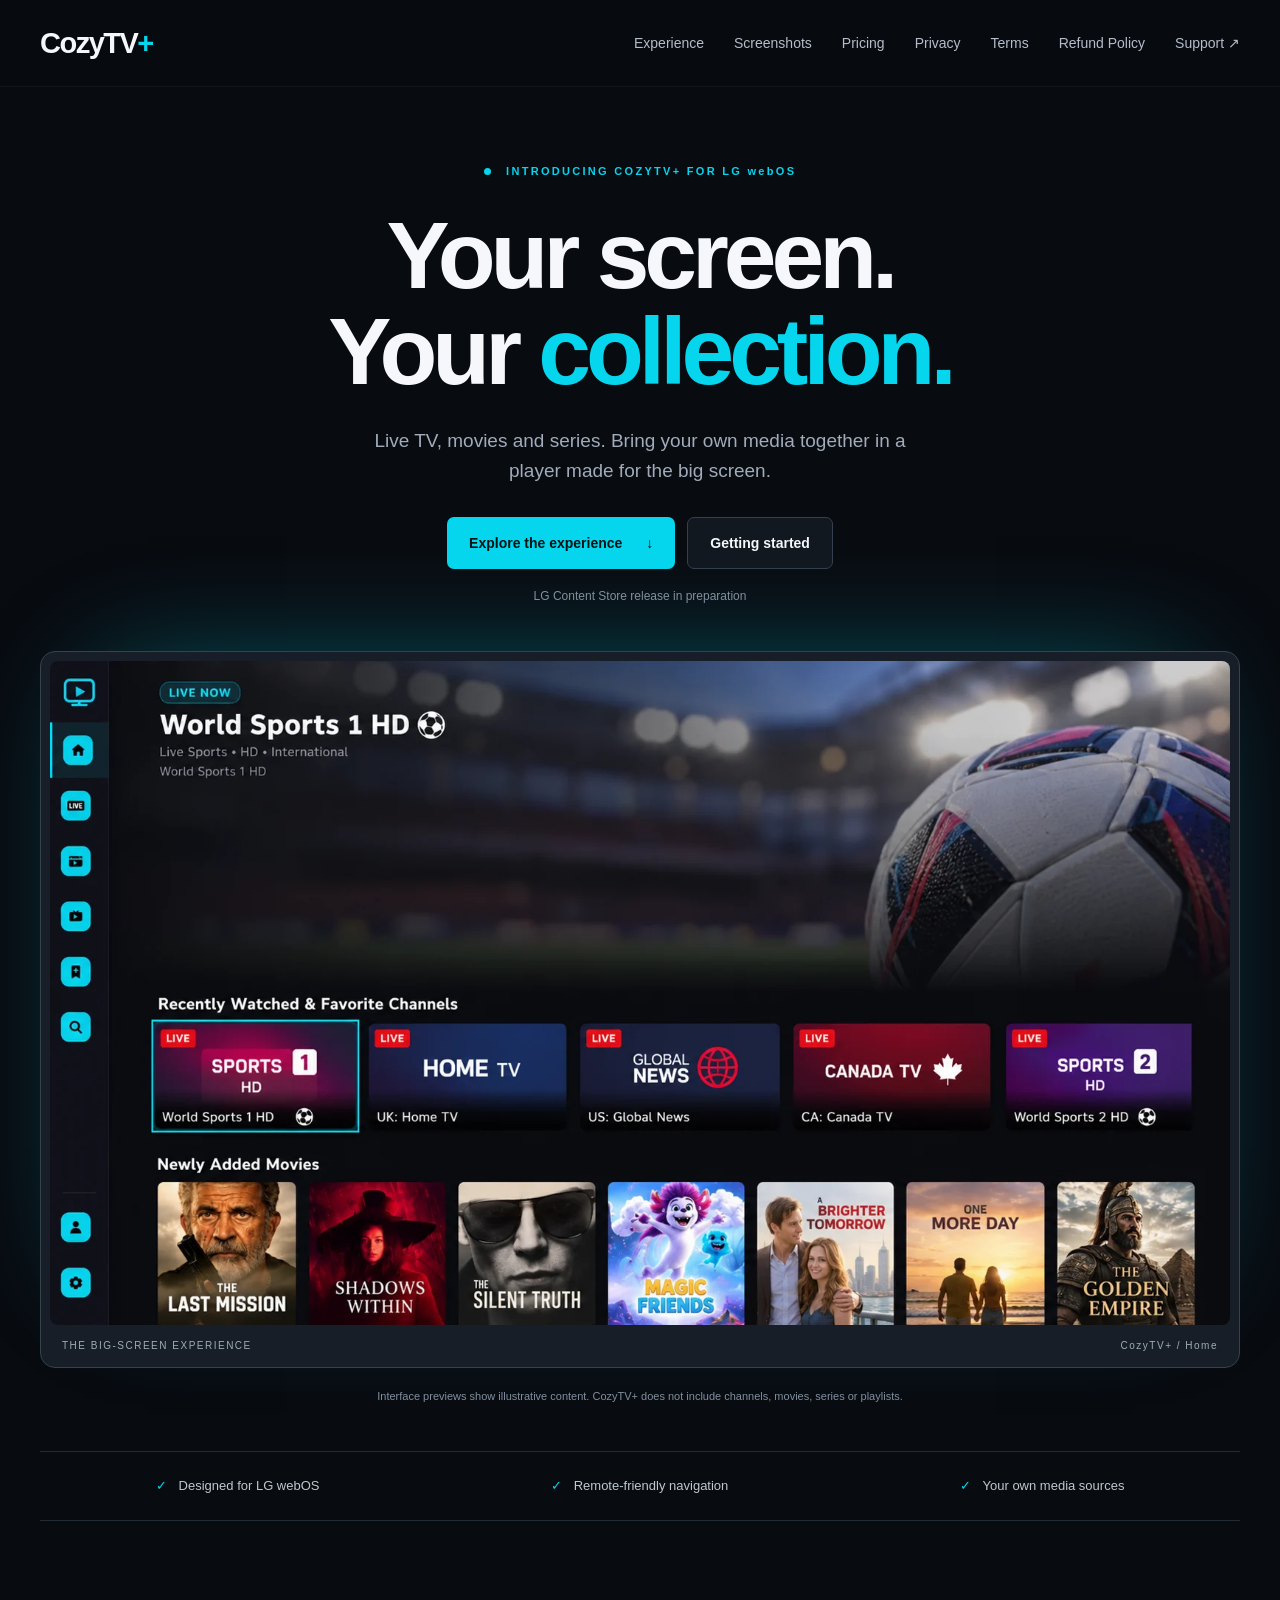
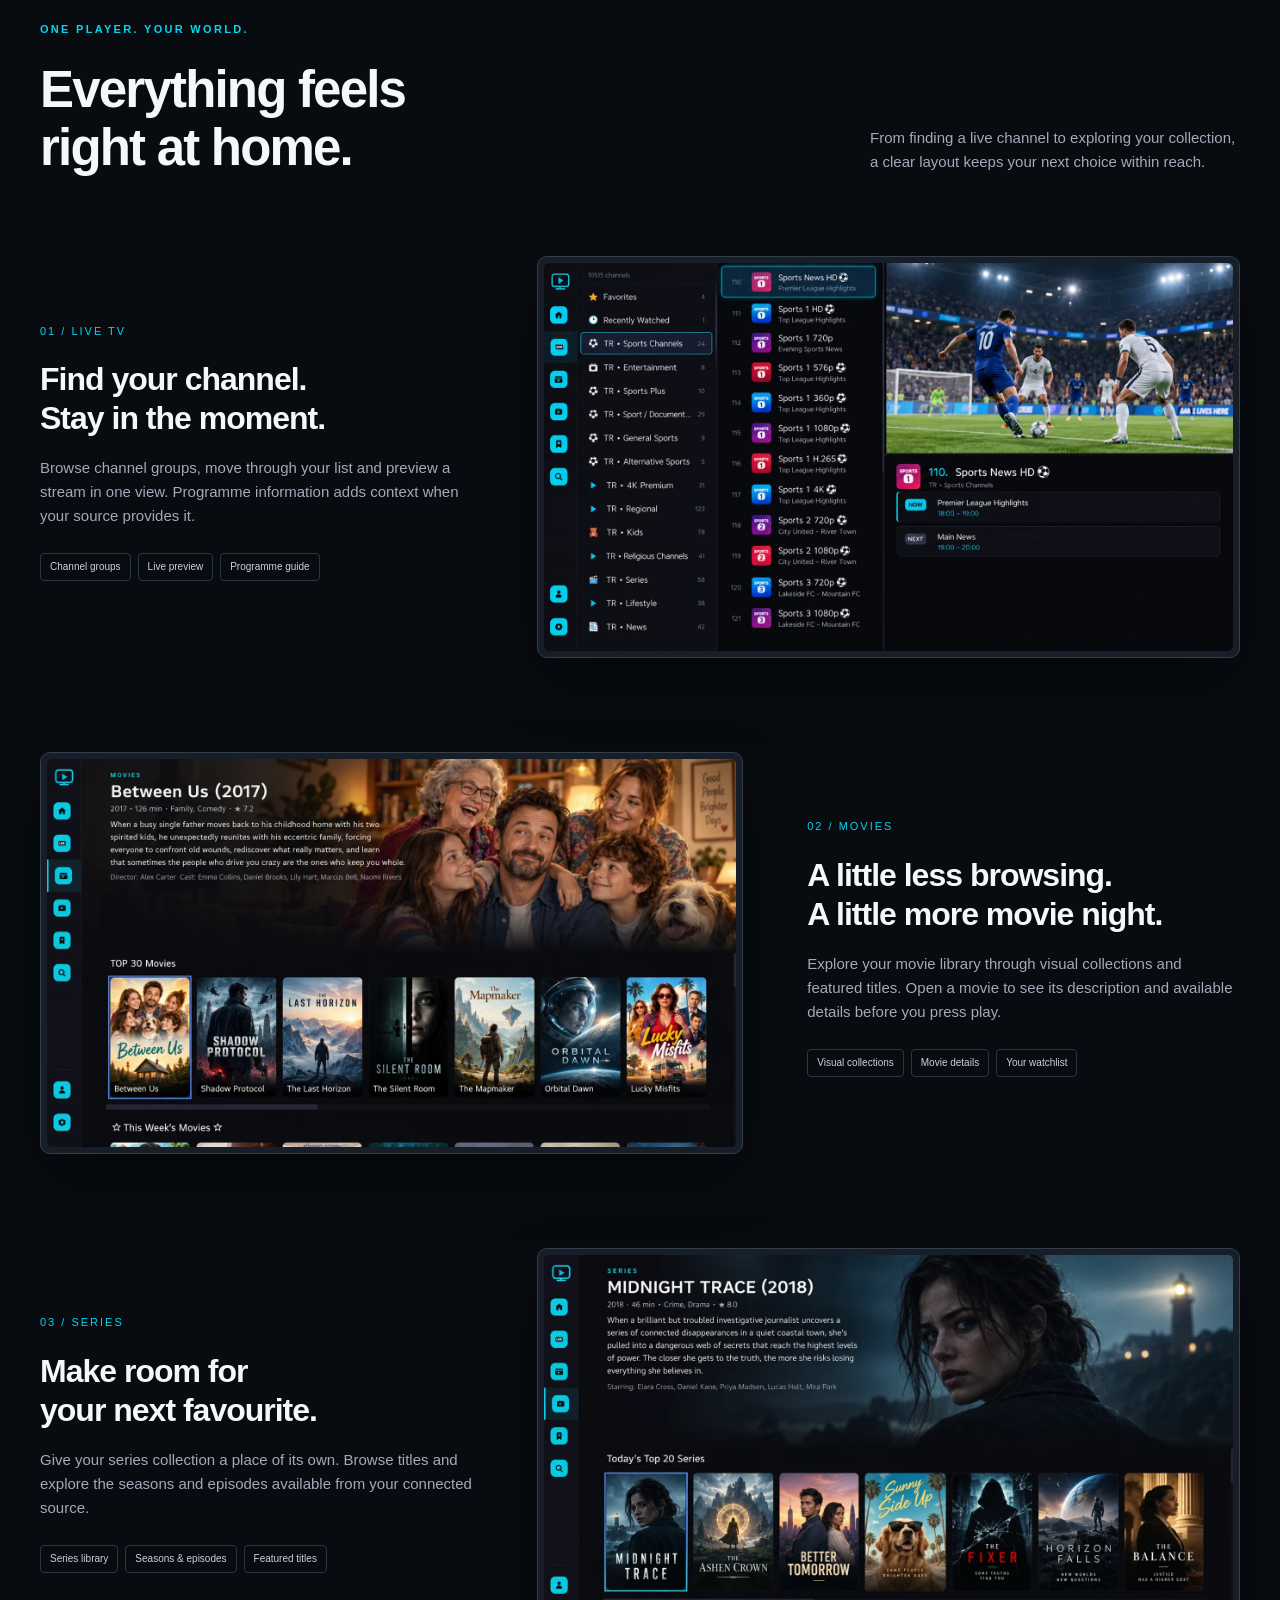
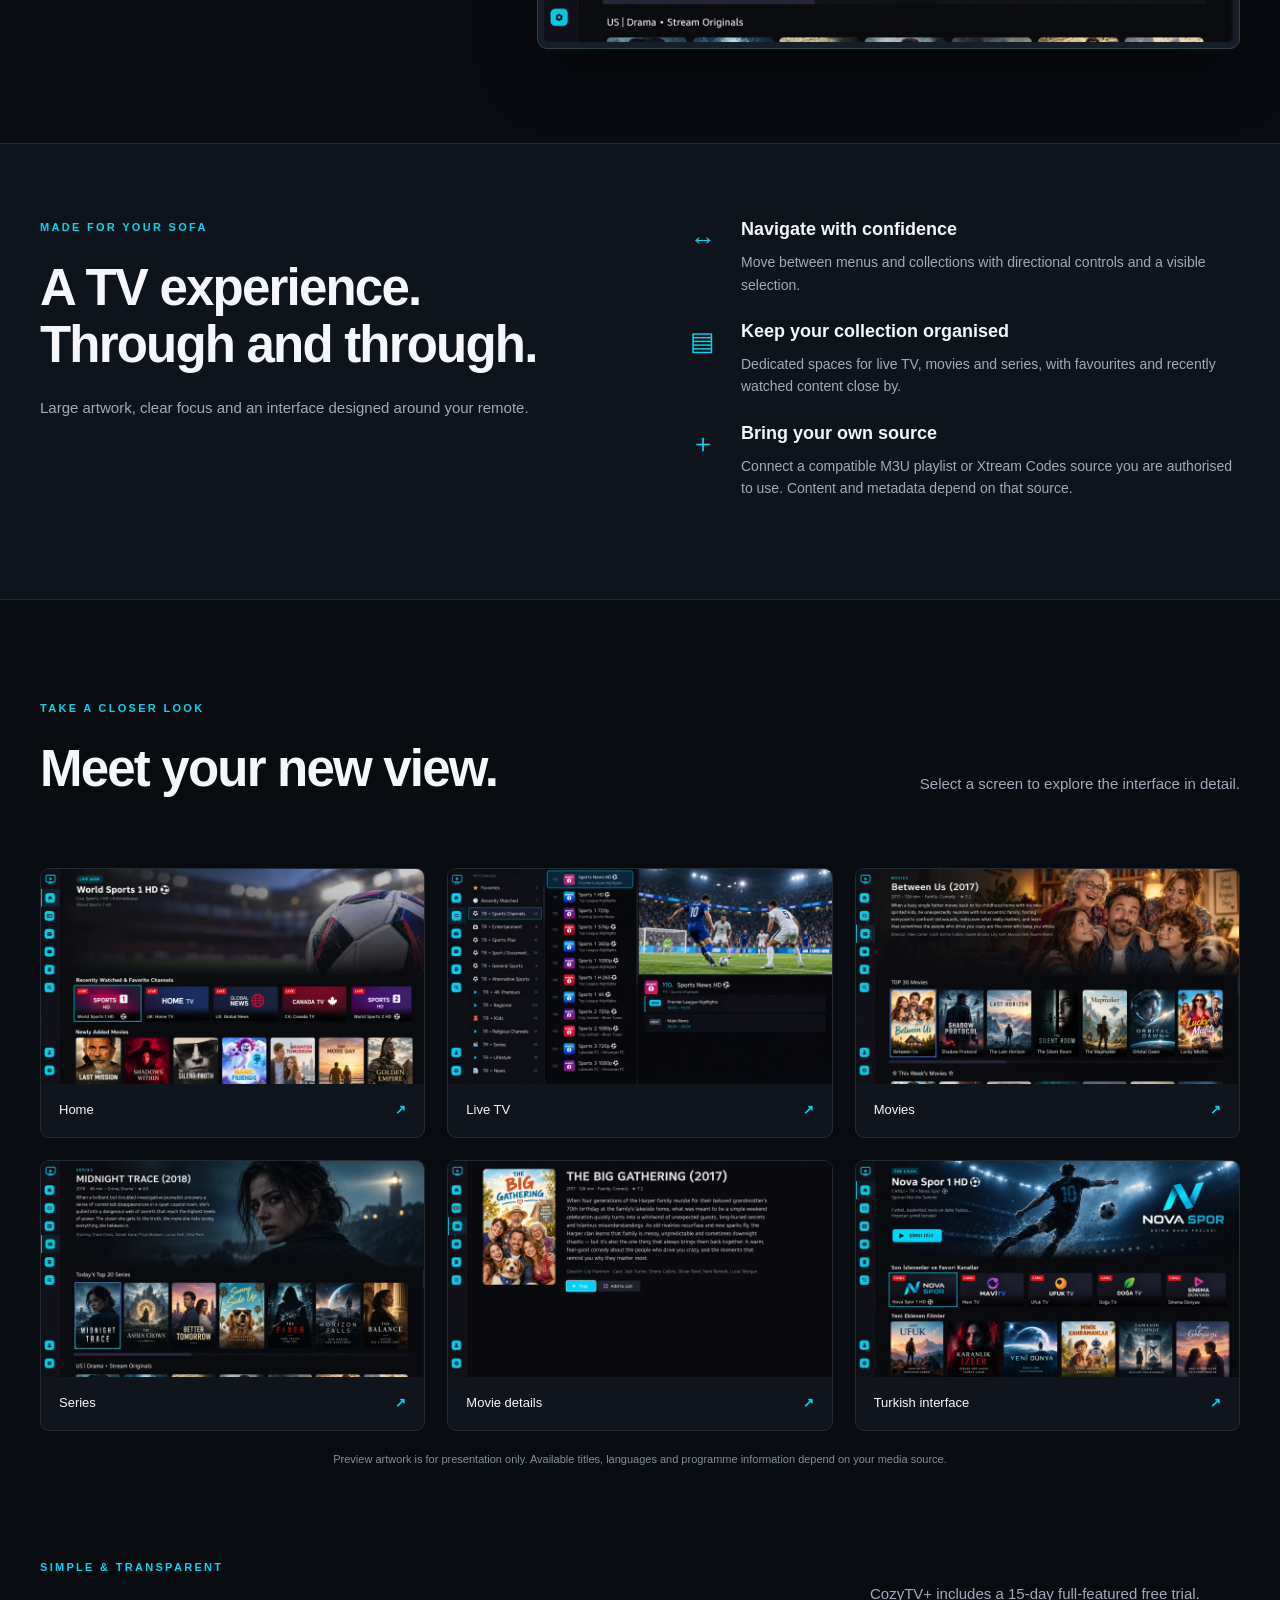
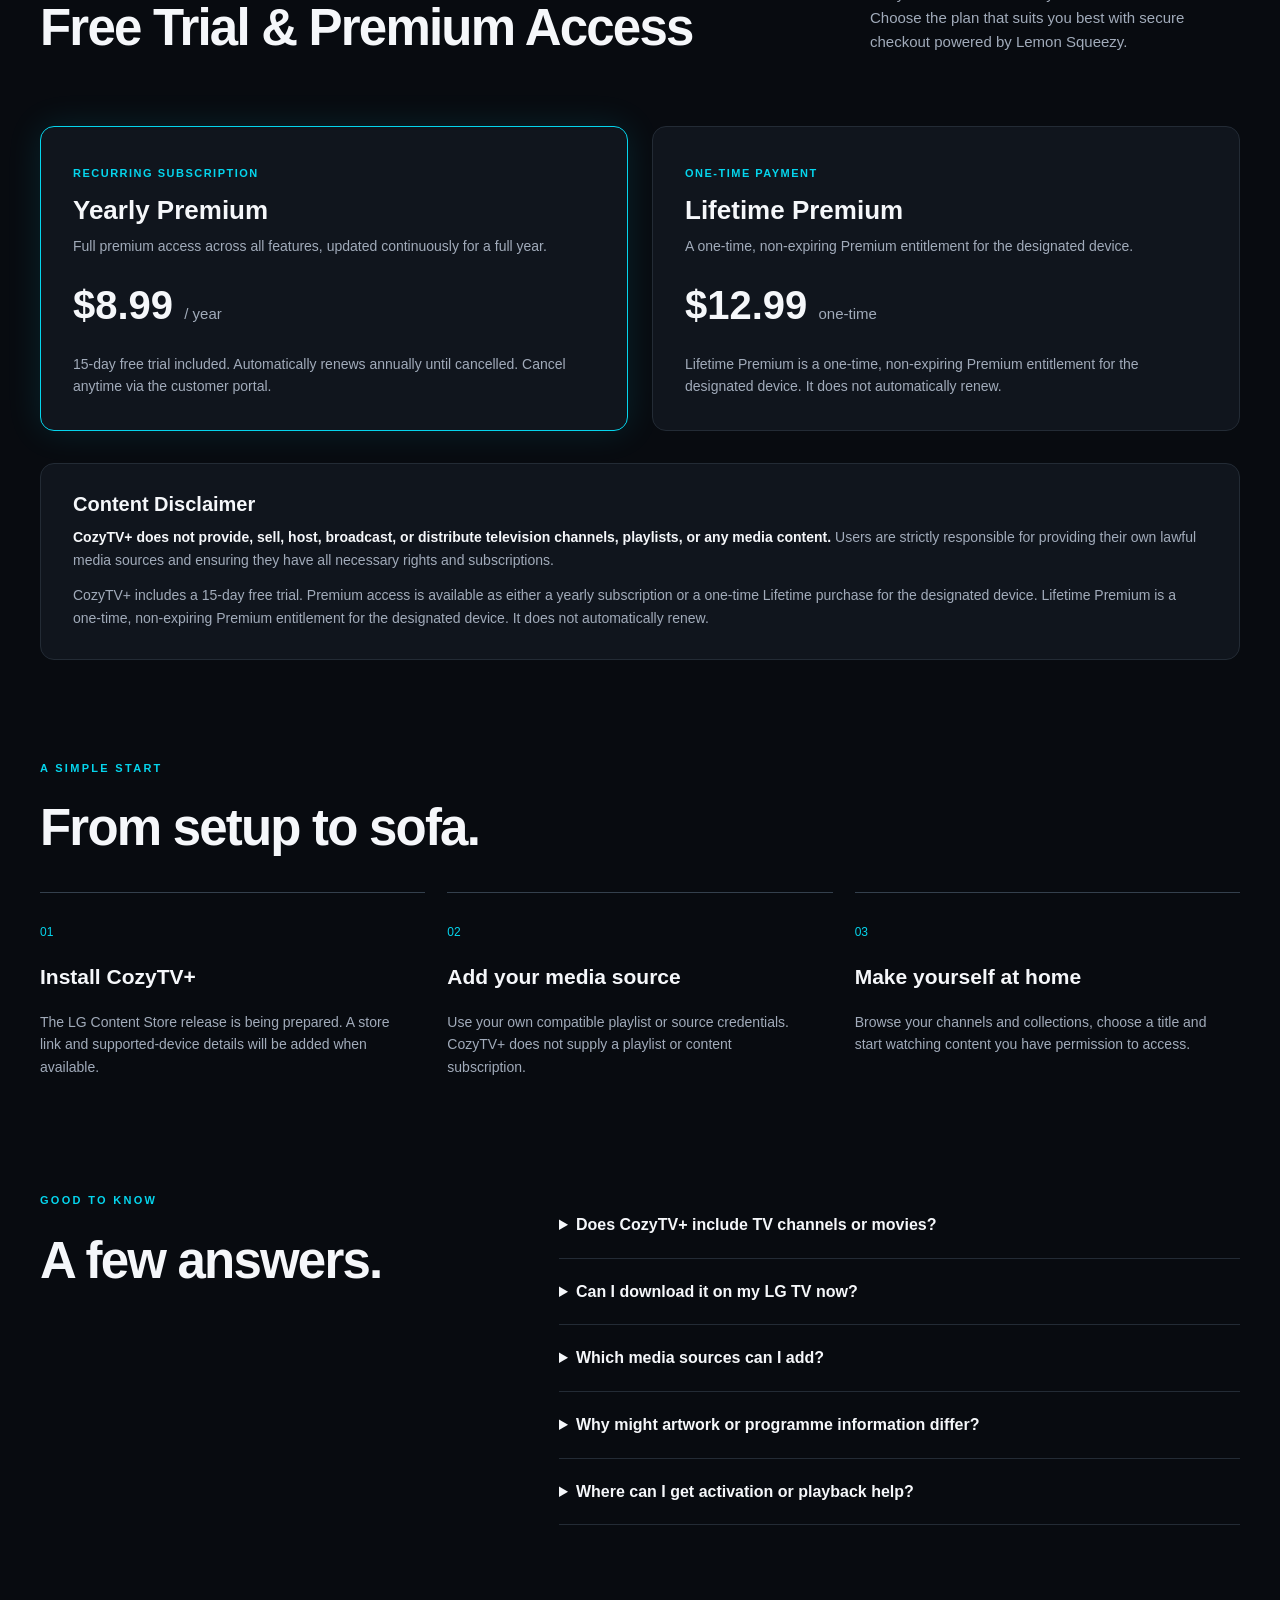
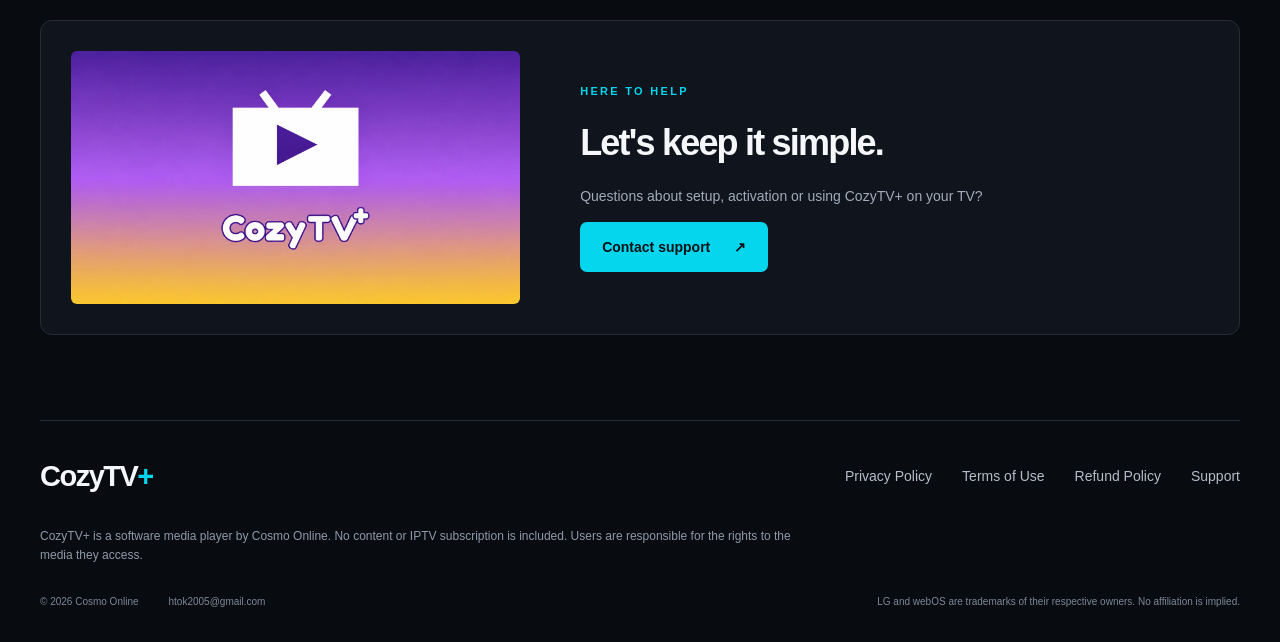
==== commit 2bdf140f: "chore: remove High-Resolution System Captures S1-S7 gallery and assets" ====
--- a/index.html
+++ b/index.html
@@ -85,44 +85,8 @@
   .info-box strong {
     color: var(--text);
   }
-  .sub-gallery-title {
-    margin-top: 60px;
-    font-size: 20px;
-    color: var(--text);
-    letter-spacing: -0.5px;
-  }
-  .gallery-hd {
-    display: grid;
-    grid-template-columns: repeat(auto-fill, minmax(240px, 1fr));
-    gap: 16px;
-    margin-top: 20px;
-  }
-  .gallery-hd a {
-    border: 1px solid var(--line);
-    border-radius: 9px;
-    overflow: hidden;
-    background: var(--panel);
-    display: block;
-  }
-  .gallery-hd img {
-    aspect-ratio: 16/9;
-    object-fit: cover;
-    width: 100%;
-    background: #07090e;
-  }
-  .gallery-hd a > span {
-    display: flex;
-    justify-content: space-between;
-    padding: 12px 14px;
-    font-size: 12px;
-    color: var(--muted);
-  }
-  .gallery-hd b {
-    color: var(--accent);
-  }
   @media(max-width: 620px) {
     .pricing-grid { grid-template-columns: 1fr; }
-    .gallery-hd { grid-template-columns: 1fr 1fr; }
     .nav nav { flex-wrap: wrap; gap: 8px 14px; }
   }
 </style>
@@ -272,16 +236,6 @@
   </div>
   <p class="demo-note">Preview artwork is for presentation only. Available titles, languages and programme information depend on your media source.</p>
 
-  <h3 class="sub-gallery-title">High-Resolution System Captures (S1–S7)</h3>
-  <div class="gallery-hd">
-    <a href="assets/screenshots/S1_HOME.png" data-preview><img src="assets/screenshots/S1_HOME.png" alt="S1: Home Dashboard" loading="lazy"><span>S1 Home <b>↗</b></span></a>
-    <a href="assets/screenshots/S2_LIVE_TV.png" data-preview><img src="assets/screenshots/S2_LIVE_TV.png" alt="S2: Live TV Grid" loading="lazy"><span>S2 Live TV <b>↗</b></span></a>
-    <a href="assets/screenshots/S3_EPG.png" data-preview><img src="assets/screenshots/S3_EPG.png" alt="S3: Multi-Channel EPG" loading="lazy"><span>S3 EPG <b>↗</b></span></a>
-    <a href="assets/screenshots/S4_MOVIES.png" data-preview><img src="assets/screenshots/S4_MOVIES.png" alt="S4: Movies Catalog" loading="lazy"><span>S4 Movies <b>↗</b></span></a>
-    <a href="assets/screenshots/S5_SERIES.png" data-preview><img src="assets/screenshots/S5_SERIES.png" alt="S5: TV Series Catalog" loading="lazy"><span>S5 Series <b>↗</b></span></a>
-    <a href="assets/screenshots/S6_SETTINGS.png" data-preview><img src="assets/screenshots/S6_SETTINGS.png" alt="S6: Settings Hub" loading="lazy"><span>S6 Settings <b>↗</b></span></a>
-    <a href="assets/screenshots/S7_DEVICE_SUBSCRIPTION.png" data-preview><img src="assets/screenshots/S7_DEVICE_SUBSCRIPTION.png" alt="S7: Device & Subscription" loading="lazy"><span>S7 Subscription <b>↗</b></span></a>
-  </div>
 </section>
 
 <section class="wrap pricing-section" id="pricing">
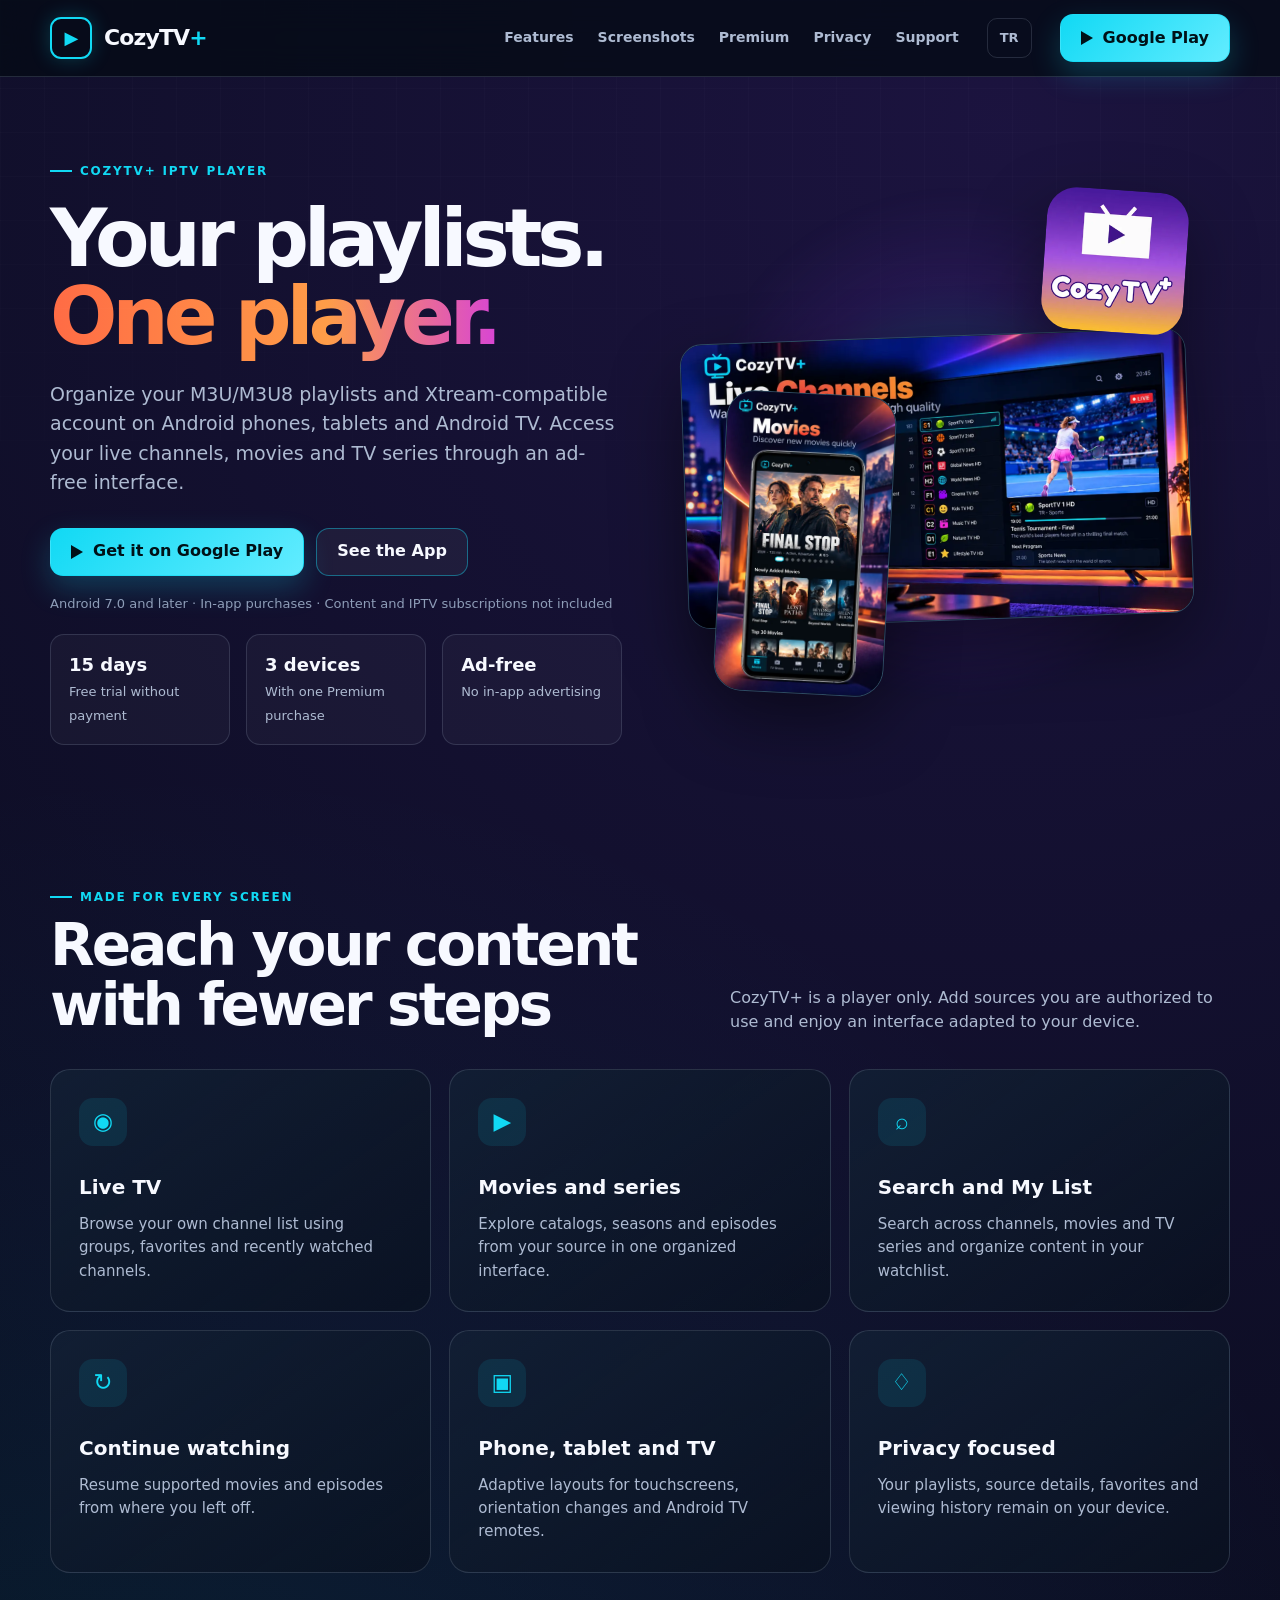
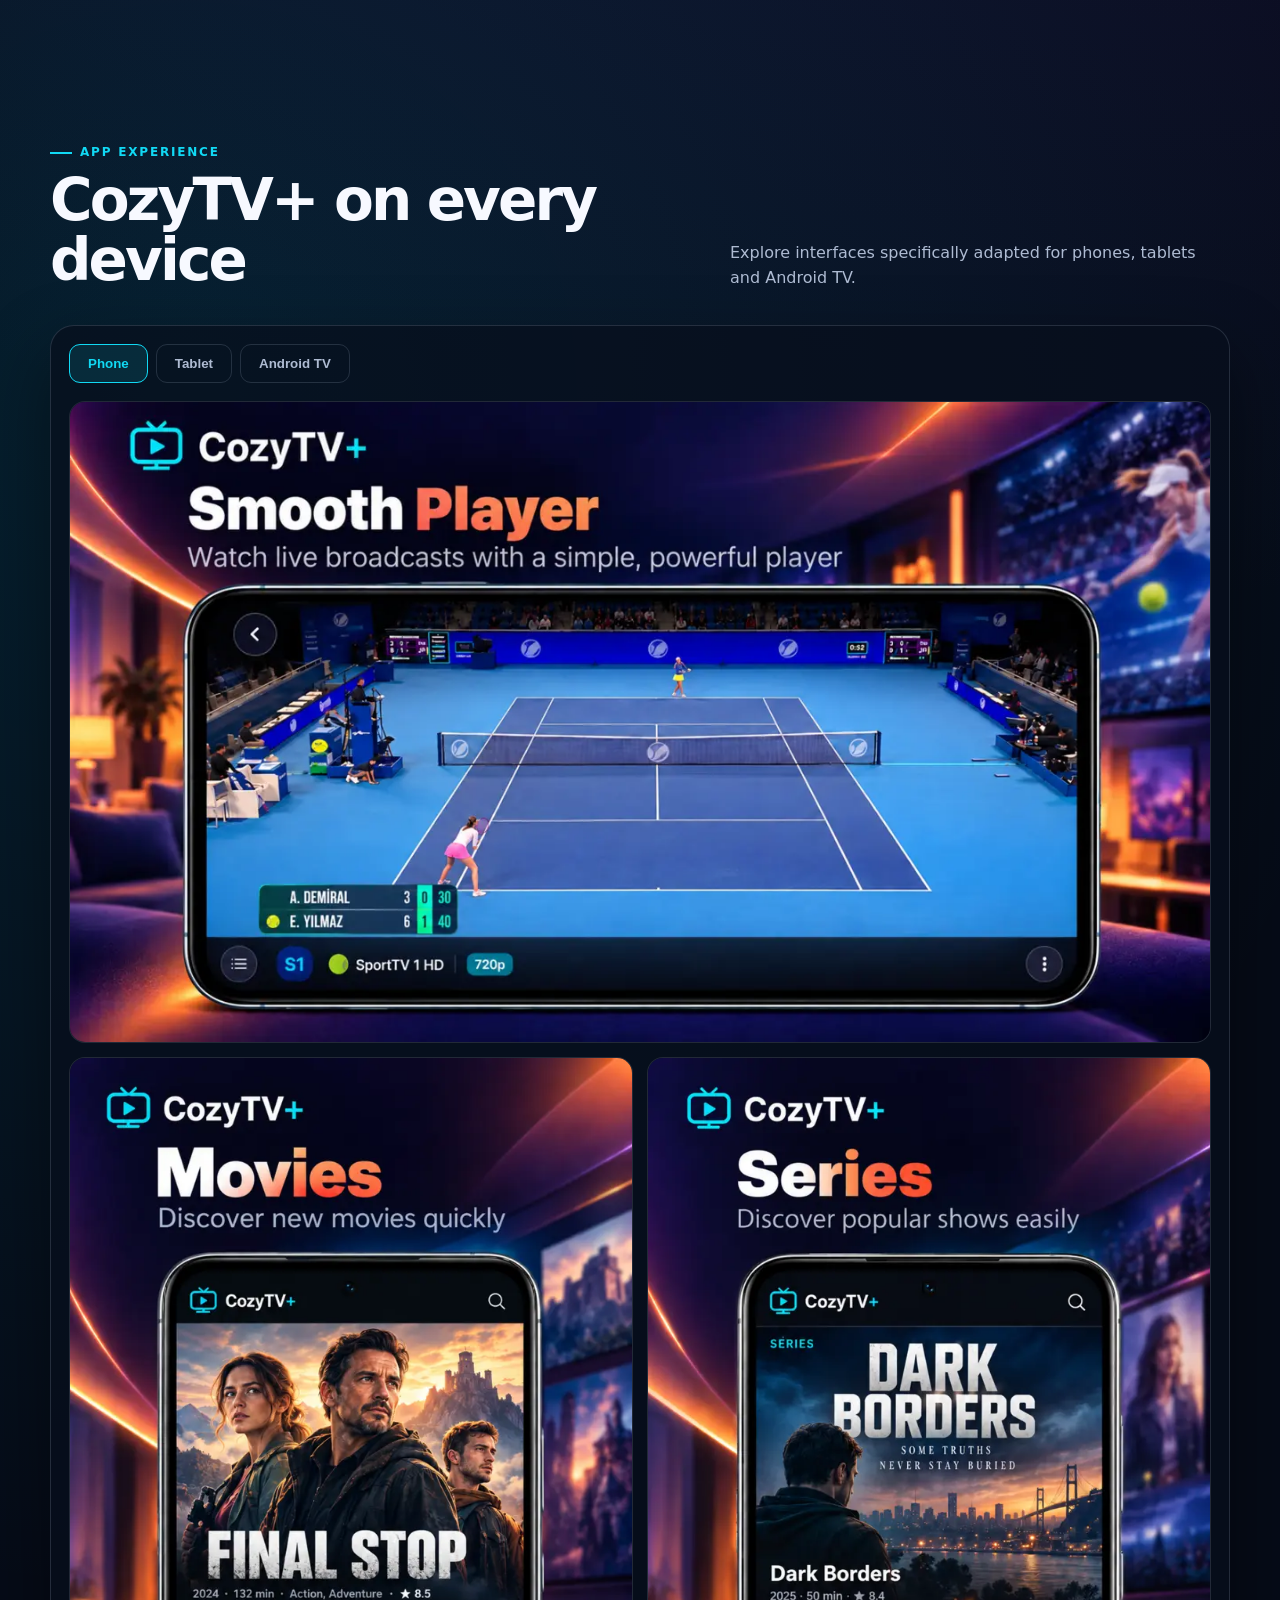
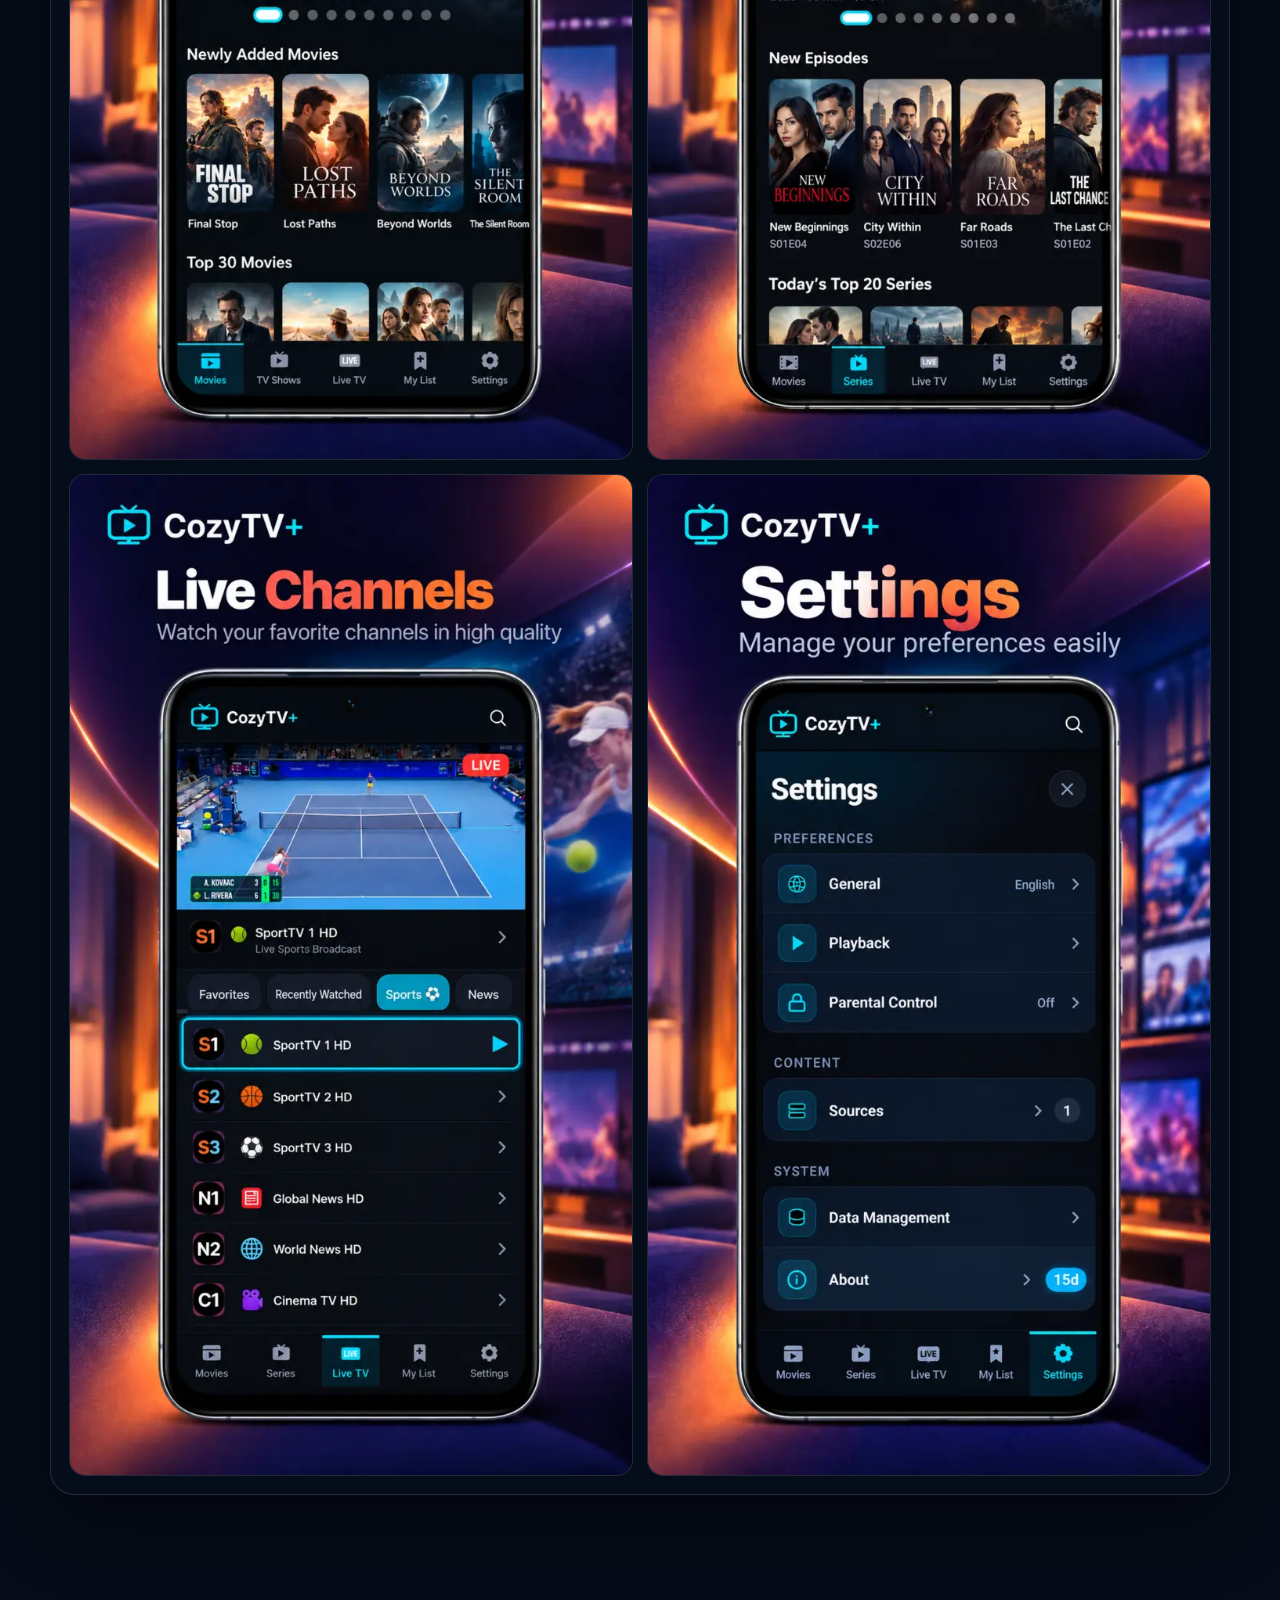
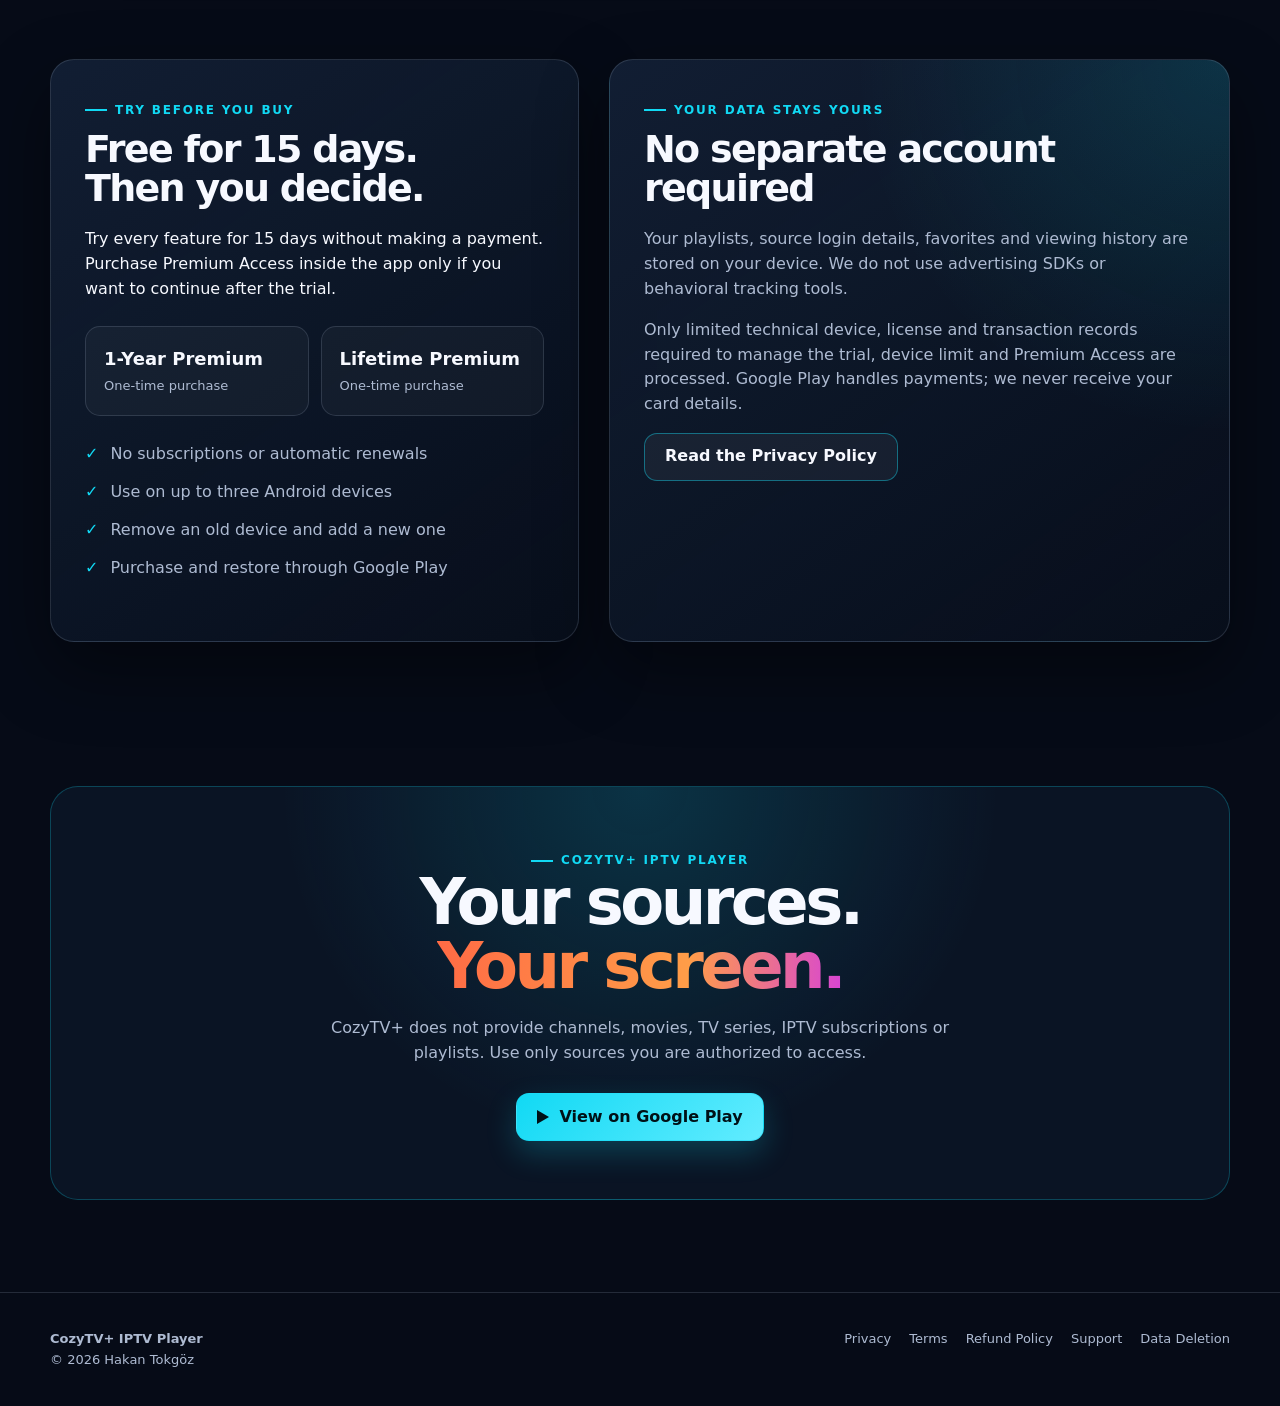
==== commit ac40f2bc: "feat: refresh CozyTV site for Google Play launch" ====
--- a/index.html
+++ b/index.html
@@ -1,366 +1 @@
-<!doctype html>
-<html lang="en">
-<head>
-<meta charset="utf-8">
-<meta name="viewport" content="width=device-width,initial-scale=1">
-<title>CozyTV+ — Your screen. Your collection.</title>
-<meta name="description" content="Meet CozyTV+ for LG webOS: a big-screen media player for your own live TV, movies and series. Explore the interface, setup and support.">
-<meta name="theme-color" content="#080b10">
-<link rel="stylesheet" href="assets/home.css">
-<style>
-  /* Additional pricing and legal card enhancements */
-  .pricing-section {
-    padding-block: 80px 0;
-  }
-  .pricing-grid {
-    display: grid;
-    grid-template-columns: repeat(auto-fit, minmax(280px, 1fr));
-    gap: 24px;
-    margin-top: 36px;
-  }
-  .pricing-card {
-    background: var(--panel);
-    border: 1px solid var(--line);
-    border-radius: 14px;
-    padding: 32px;
-    display: flex;
-    flex-direction: column;
-    justify-content: space-between;
-  }
-  .pricing-card.highlight {
-    border-color: var(--accent);
-    box-shadow: 0 0 35px rgba(5, 213, 237, 0.12);
-  }
-  .pricing-badge {
-    display: inline-block;
-    font-size: 11px;
-    letter-spacing: 1.5px;
-    color: var(--accent);
-    font-weight: 700;
-    text-transform: uppercase;
-    margin-bottom: 12px;
-  }
-  .pricing-card h3 {
-    font-size: 26px;
-    margin: 0 0 8px 0;
-  }
-  .pricing-price {
-    font-size: 40px;
-    font-weight: 800;
-    color: var(--text);
-    margin: 16px 0;
-  }
-  .pricing-price span {
-    font-size: 15px;
-    font-weight: 400;
-    color: var(--muted);
-  }
-  .pricing-card p {
-    color: var(--muted);
-    font-size: 14px;
-    line-height: 1.6;
-    margin: 0;
-  }
-  .info-box {
-    background: var(--panel);
-    border: 1px solid var(--line);
-    border-radius: 14px;
-    padding: 28px 32px;
-    margin-top: 32px;
-  }
-  .info-box h3 {
-    font-size: 20px;
-    margin: 0 0 10px 0;
-    color: var(--text);
-  }
-  .info-box p {
-    color: var(--muted);
-    font-size: 14px;
-    line-height: 1.65;
-    margin: 0 0 12px 0;
-  }
-  .info-box p:last-child {
-    margin-bottom: 0;
-  }
-  .info-box strong {
-    color: var(--text);
-  }
-  @media(max-width: 620px) {
-    .pricing-grid { grid-template-columns: 1fr; }
-    .nav nav { flex-wrap: wrap; gap: 8px 14px; }
-  }
-</style>
-</head>
-<body>
-<a class="skip" href="#main">Skip to content</a>
-<header>
-  <div class="nav wrap">
-    <a class="brand" href="index.html" aria-label="CozyTV+ home">CozyTV<span>+</span></a>
-    <nav aria-label="Main navigation">
-      <a href="#experience">Experience</a>
-      <a href="#screens">Screenshots</a>
-      <a href="#pricing">Pricing</a>
-      <a href="privacy.html">Privacy</a>
-      <a href="terms.html">Terms</a>
-      <a href="refund.html">Refund Policy</a>
-      <a href="support.html">Support <span aria-hidden="true">↗</span></a>
-    </nav>
-  </div>
-</header>
-<main id="main">
-<section class="hero wrap">
-  <div class="eyebrow"><span class="dot"></span> INTRODUCING COZYTV+ FOR LG webOS</div>
-  <h1>Your screen.<br>Your <span>collection.</span></h1>
-  <p class="intro">Live TV, movies and series. Bring your own media together in a player made for the big screen.</p>
-  <div class="actions">
-    <a class="button primary" href="#experience">Explore the experience <span aria-hidden="true">↓</span></a>
-    <a class="button secondary" href="#setup">Getting started</a>
-  </div>
-  <p class="availability">LG Content Store release in preparation</p>
-  <figure class="hero-screen">
-    <img src="assets/home.webp" width="1600" height="900" alt="CozyTV+ home screen with featured content, recently watched channels and movie collections" fetchpriority="high">
-    <figcaption><span>THE BIG-SCREEN EXPERIENCE</span><span>CozyTV+ / Home</span></figcaption>
-  </figure>
-  <p class="demo-note">Interface previews show illustrative content. CozyTV+ does not include channels, movies, series or playlists.</p>
-</section>
-
-<div class="feature-strip wrap">
-  <span>Designed for LG webOS</span>
-  <span>Remote-friendly navigation</span>
-  <span>Your own media sources</span>
-</div>
-
-<section class="wrap section" id="experience">
-  <div class="section-heading">
-    <div>
-      <p class="eyebrow">ONE PLAYER. YOUR WORLD.</p>
-      <h2>Everything feels<br>right at home.</h2>
-    </div>
-    <p>From finding a live channel to exploring your collection, a clear layout keeps your next choice within reach.</p>
-  </div>
-  <article class="feature">
-    <div class="feature-copy">
-      <span class="number">01 / LIVE TV</span>
-      <h3>Find your channel.<br>Stay in the moment.</h3>
-      <p>Browse channel groups, move through your list and preview a stream in one view. Programme information adds context when your source provides it.</p>
-      <ul class="tags">
-        <li>Channel groups</li>
-        <li>Live preview</li>
-        <li>Programme guide</li>
-      </ul>
-    </div>
-    <a class="screen-link" href="assets/live.webp" data-preview aria-label="Enlarge live TV screenshot">
-      <img src="assets/live.webp" width="1600" height="900" alt="Live TV view showing channel groups, channel list, sports preview and programme information" loading="lazy">
-    </a>
-  </article>
-  <article class="feature reverse">
-    <div class="feature-copy">
-      <span class="number">02 / MOVIES</span>
-      <h3>A little less browsing.<br>A little more movie night.</h3>
-      <p>Explore your movie library through visual collections and featured titles. Open a movie to see its description and available details before you press play.</p>
-      <ul class="tags">
-        <li>Visual collections</li>
-        <li>Movie details</li>
-        <li>Your watchlist</li>
-      </ul>
-    </div>
-    <a class="screen-link" href="assets/movies.webp" data-preview aria-label="Enlarge movies screenshot">
-      <img src="assets/movies.webp" width="1600" height="900" alt="CozyTV+ movies view with a featured movie and rows of film posters" loading="lazy">
-    </a>
-  </article>
-  <article class="feature">
-    <div class="feature-copy">
-      <span class="number">03 / SERIES</span>
-      <h3>Make room for<br>your next favourite.</h3>
-      <p>Give your series collection a place of its own. Browse titles and explore the seasons and episodes available from your connected source.</p>
-      <ul class="tags">
-        <li>Series library</li>
-        <li>Seasons &amp; episodes</li>
-        <li>Featured titles</li>
-      </ul>
-    </div>
-    <a class="screen-link" href="assets/series.webp" data-preview aria-label="Enlarge series screenshot">
-      <img src="assets/series.webp" width="1600" height="900" alt="Series library with a featured drama and a row of series posters" loading="lazy">
-    </a>
-  </article>
-</section>
-
-<section class="tv-section">
-  <div class="wrap tv-grid">
-    <div>
-      <p class="eyebrow">MADE FOR YOUR SOFA</p>
-      <h2>A TV experience.<br>Through and through.</h2>
-      <p class="muted">Large artwork, clear focus and an interface designed around your remote.</p>
-    </div>
-    <div class="tv-points">
-      <article>
-        <span>↔</span>
-        <div>
-          <h3>Navigate with confidence</h3>
-          <p>Move between menus and collections with directional controls and a visible selection.</p>
-        </div>
-      </article>
-      <article>
-        <span>▤</span>
-        <div>
-          <h3>Keep your collection organised</h3>
-          <p>Dedicated spaces for live TV, movies and series, with favourites and recently watched content close by.</p>
-        </div>
-      </article>
-      <article>
-        <span>＋</span>
-        <div>
-          <h3>Bring your own source</h3>
-          <p>Connect a compatible M3U playlist or Xtream Codes source you are authorised to use. Content and metadata depend on that source.</p>
-        </div>
-      </article>
-    </div>
-  </div>
-</section>
-
-<section class="wrap section" id="screens">
-  <div class="section-heading">
-    <div>
-      <p class="eyebrow">TAKE A CLOSER LOOK</p>
-      <h2>Meet your new view.</h2>
-    </div>
-    <p>Select a screen to explore the interface in detail.</p>
-  </div>
-  <div class="gallery">
-    <a href="assets/home.webp" data-preview><img src="assets/home.webp" alt="English home screen" loading="lazy"><span>Home <b>↗</b></span></a>
-    <a href="assets/live.webp" data-preview><img src="assets/live.webp" alt="Live TV and programme information" loading="lazy"><span>Live TV <b>↗</b></span></a>
-    <a href="assets/movies.webp" data-preview><img src="assets/movies.webp" alt="Movies collection" loading="lazy"><span>Movies <b>↗</b></span></a>
-    <a href="assets/series.webp" data-preview><img src="assets/series.webp" alt="Series collection" loading="lazy"><span>Series <b>↗</b></span></a>
-    <a href="assets/details.webp" data-preview><img src="assets/details.webp" alt="Movie information and playback actions" loading="lazy"><span>Movie details <b>↗</b></span></a>
-    <a href="assets/home-tr.webp" data-preview><img src="assets/home-tr.webp" alt="Home screen with Turkish interface text" loading="lazy"><span>Turkish interface <b>↗</b></span></a>
-  </div>
-  <p class="demo-note">Preview artwork is for presentation only. Available titles, languages and programme information depend on your media source.</p>
-
-</section>
-
-<section class="wrap pricing-section" id="pricing">
-  <div class="section-heading">
-    <div>
-      <p class="eyebrow">SIMPLE &amp; TRANSPARENT</p>
-      <h2>Free Trial &amp; Premium Access</h2>
-    </div>
-    <p>CozyTV+ includes a 15-day full-featured free trial. Choose the plan that suits you best with secure checkout powered by Lemon Squeezy.</p>
-  </div>
-
-  <div class="pricing-grid">
-    <div class="pricing-card highlight">
-      <div>
-        <span class="pricing-badge">Recurring Subscription</span>
-        <h3>Yearly Premium</h3>
-        <p>Full premium access across all features, updated continuously for a full year.</p>
-        <div class="pricing-price">$8.99 <span>/ year</span></div>
-      </div>
-      <p>15-day free trial included. Automatically renews annually until cancelled. Cancel anytime via the customer portal.</p>
-    </div>
-
-    <div class="pricing-card">
-      <div>
-        <span class="pricing-badge">One-Time Payment</span>
-        <h3>Lifetime Premium</h3>
-        <p>A one-time, non-expiring Premium entitlement for the designated device.</p>
-        <div class="pricing-price">$12.99 <span>one-time</span></div>
-      </div>
-      <p>Lifetime Premium is a one-time, non-expiring Premium entitlement for the designated device. It does not automatically renew.</p>
-    </div>
-  </div>
-
-  <div class="info-box">
-    <h3>Content Disclaimer</h3>
-    <p><strong>CozyTV+ does not provide, sell, host, broadcast, or distribute television channels, playlists, or any media content.</strong> Users are strictly responsible for providing their own lawful media sources and ensuring they have all necessary rights and subscriptions.</p>
-    <p>CozyTV+ includes a 15-day free trial. Premium access is available as either a yearly subscription or a one-time Lifetime purchase for the designated device. Lifetime Premium is a one-time, non-expiring Premium entitlement for the designated device. It does not automatically renew.</p>
-  </div>
-</section>
-
-<section class="wrap section" id="setup">
-  <p class="eyebrow">A SIMPLE START</p>
-  <h2>From setup to sofa.</h2>
-  <div class="steps">
-    <article>
-      <span>01</span>
-      <h3>Install CozyTV+</h3>
-      <p>The LG Content Store release is being prepared. A store link and supported-device details will be added when available.</p>
-    </article>
-    <article>
-      <span>02</span>
-      <h3>Add your media source</h3>
-      <p>Use your own compatible playlist or source credentials. CozyTV+ does not supply a playlist or content subscription.</p>
-    </article>
-    <article>
-      <span>03</span>
-      <h3>Make yourself at home</h3>
-      <p>Browse your channels and collections, choose a title and start watching content you have permission to access.</p>
-    </article>
-  </div>
-</section>
-
-<section class="wrap section faq">
-  <div>
-    <p class="eyebrow">GOOD TO KNOW</p>
-    <h2>A few answers.</h2>
-  </div>
-  <div>
-    <details>
-      <summary>Does CozyTV+ include TV channels or movies?</summary>
-      <p>No. CozyTV+ is a media player. It does not provide, host, sell or distribute channels, movies, series, playlists or IPTV subscriptions. You supply your own authorised sources.</p>
-    </details>
-    <details>
-      <summary>Can I download it on my LG TV now?</summary>
-      <p>The LG Content Store release is in preparation. The official download link will appear here once the application is available.</p>
-    </details>
-    <details>
-      <summary>Which media sources can I add?</summary>
-      <p>CozyTV+ supports compatible M3U/M3U8 playlists and Xtream Codes sources. Stream playback depends on the source format, your network and the capabilities of your TV.</p>
-    </details>
-    <details>
-      <summary>Why might artwork or programme information differ?</summary>
-      <p>Your connected sources determine the available content and metadata. The screenshots on this page are interface previews and are not an included content catalogue.</p>
-    </details>
-    <details>
-      <summary>Where can I get activation or playback help?</summary>
-      <p>Visit our <a href="support.html">support page</a> or email <a href="mailto:htok2005@gmail.com">htok2005@gmail.com</a>. Include your TV model, app version and a description of the issue. Do not send passwords or private playlist credentials.</p>
-    </details>
-  </div>
-</section>
-
-<section class="wrap contact">
-  <img src="assets/brand.webp" alt="CozyTV+ brand artwork" loading="lazy">
-  <div>
-    <p class="eyebrow">HERE TO HELP</p>
-    <h2>Let's keep it simple.</h2>
-    <p>Questions about setup, activation or using CozyTV+ on your TV?</p>
-    <a class="button primary" href="support.html">Contact support <span aria-hidden="true">↗</span></a>
-  </div>
-</section>
-</main>
-
-<footer class="wrap">
-  <div class="footer-top">
-    <a class="brand" href="index.html">CozyTV<span>+</span></a>
-    <nav aria-label="Legal navigation">
-      <a href="privacy.html">Privacy Policy</a>
-      <a href="terms.html">Terms of Use</a>
-      <a href="refund.html">Refund Policy</a>
-      <a href="support.html">Support</a>
-    </nav>
-  </div>
-  <p>CozyTV+ is a software media player by Cosmo Online. No content or IPTV subscription is included. Users are responsible for the rights to the media they access.</p>
-  <div class="footer-bottom">
-    <span>© 2026 Cosmo Online</span>
-    <a href="mailto:htok2005@gmail.com">htok2005@gmail.com</a>
-    <span>LG and webOS are trademarks of their respective owners. No affiliation is implied.</span>
-  </div>
-</footer>
-
-<dialog id="preview" aria-label="Screenshot preview">
-  <button type="button" aria-label="Close screenshot">Close ×</button>
-  <img alt="">
-  <p></p>
-</dialog>
-<script src="assets/home.js"></script>
-</body>
-</html>
+<!doctype html><html lang="tr"><head><meta charset="utf-8"><meta name="viewport" content="width=device-width,initial-scale=1"><title>CozyTV+ IPTV Player</title><meta name="description" content="CozyTV+ IPTV Player for Android phones, tablets and Android TV."><script>var l=(navigator.language||'en').toLowerCase();location.replace(l.indexOf('tr')===0?'tr/':'en/');</script><noscript><meta http-equiv="refresh" content="0;url=en/"></noscript></head><body><p><a href="tr/">Türkçe</a> · <a href="en/">English</a></p></body></html>
